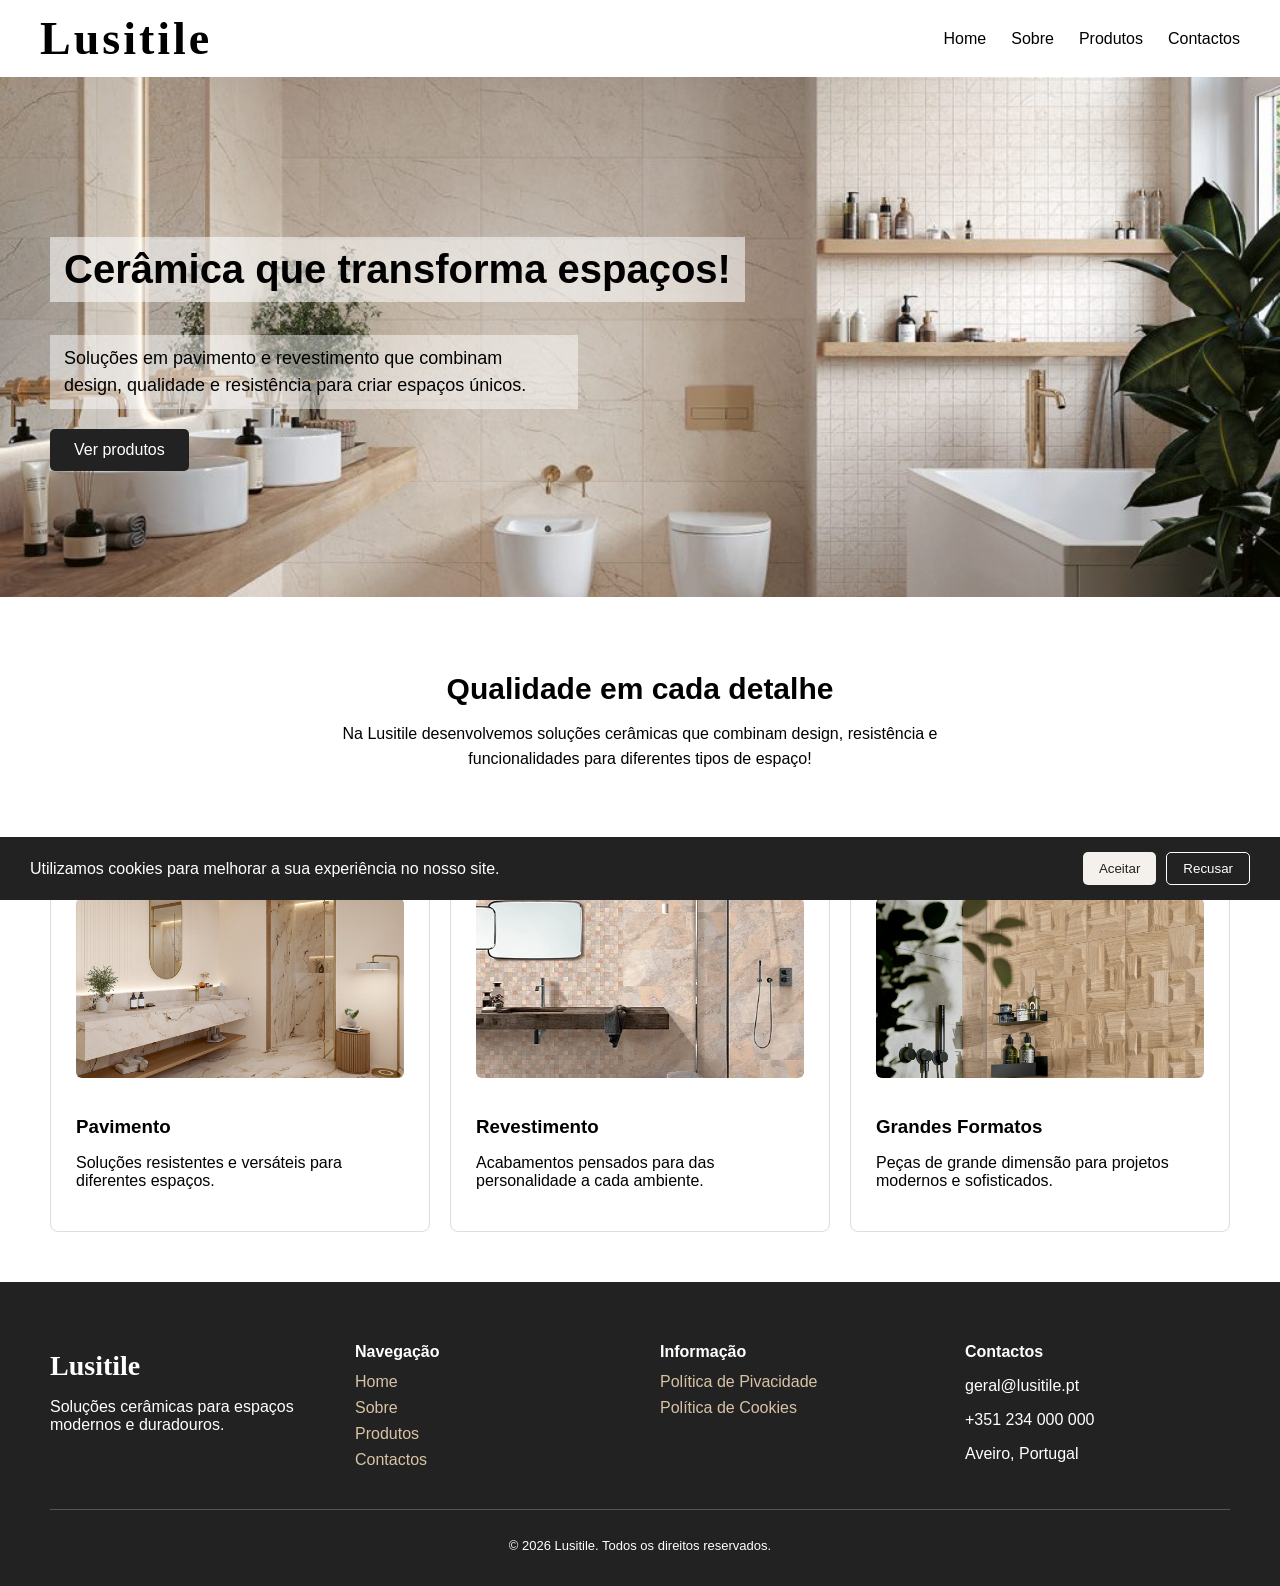
==== index.html @ e843d470 "Initial commit" ====
<!DOCTYPE html>
<html lang="pt">
<head>
    <meta charset="UTF-8">
    <meta name="viewport" content="width=device-width, initial-scale=1.0">
    <title>Lusitile | Cerâmica</title>
    <link rel="stylesheet" href="style.css">
</head>
<body>

<header>
    <h1>Lusitile</h1>
    <nav>   
        <ul>
            <li><a href="index.html">Home</a></li>
            <li><a href="sobre.html">Sobre</a></li>
            <li><a href="produtos.html">Produtos</a></li>
            <li><a href="contatos.html">Contactos</a></li>
        </ul>
    </nav>
</header>
<main>
    <section class="hero">
        <h2>Cerâmica que transforma espaços!</h2>
        <p>
            Soluções em pavimento e revestimento que combinam 
            design, qualidade e resistência para criar espaços únicos.
        </p>
        <a href="produtos.html">Ver produtos</a>
    </section>

    <section class="qualidade">
        <h2>Qualidade em cada detalhe</h2>
        <p>
            Na Lusitile desenvolvemos soluções cerâmicas que combinam design, 
            resistência e funcionalidades para diferentes tipos de espaço!
        </p>
    </section>

    <section class="categorias">
        <div class="categoria">
            <img src="imagens/pavimento.jpeg" alt="Pavimento Cerâmico">
            <h3>Pavimento</h3>
            <p>Soluções resistentes e versáteis para diferentes espaços.</p>
        </div>
        <div class="categoria">
            <img src="imagens/revestimento.webp" alt="Revestimento Cerâmico">
            <h3>Revestimento</h3>
            <p>Acabamentos pensados para das personalidade a cada ambiente.</p>
        </div>
        <div class="categoria">
            <img src="imagens/grandes formatos.jpg" alt="Grandes Formatos">
            <h3>Grandes Formatos</h3>
            <p>Peças de grande dimensão para projetos modernos e sofisticados.</p>
        </div>
    </section>
</main>

<footer class="footer">

    <div class="footer-conteudo">

        <div class="footer-coluna">

        <h3>Lusitile</h3>
        <p>Soluções cerâmicas para espaços modernos e duradouros.</p>
        </div>

        <div class="footer-coluna">
           <h4>Navegação</h4>
           <a href="index.html">Home</a>
           <a href="sobre.html">Sobre</a>
           <a href="produtos.html">Produtos</a>
           <a href="contatos.html">Contactos</a>
        </div>

        <div class="footer-coluna">
            <h4>Informação</h4>
            <a href="privacidade.html">Política de Pivacidade</a>
            <a href="cookies.html">Política de Cookies</a>
        </div>

        <div class="footer-coluna">
            <h4>Contactos</h4>
            <p>geral@lusitile.pt</p>
            <p>+351 234 000 000</p>
            <p>Aveiro, Portugal</p>
        </div>
    </div>

        <div class="footer-bottom">
            <p>© 2026 Lusitile. Todos os direitos reservados.</p>
        </div>
</footer>

<script src="script.js"></script>

<div class="cookies" id="cookies">
    <p>
        Utilizamos cookies para melhorar a sua experiência no nosso site.
    </p>

    <div class="cookies-botoes">
        <button id="aceitarCookies">Aceitar</button>
        <button id="recusarCookies">Recusar</button>
    </div>
</div>

</body>
</html>
---- style.css ----
body{
   margin: 0;
   font-family: Arial, Helvetica, sans-serif; 
}

header{
    display: flex;
    justify-content: space-between;
    align-items: center;
    padding: 20px 40px;
}

nav ul{
    display: flex;
    list-style: none;
    gap: 25px;
}

nav a{
    text-decoration: none;
    color: black;
}

.hero{
    background-image: url("imagens/hero.jpg");
    background-size: cover;
    background-position: center;
    min-height: 420px;
    display: flex;
    flex-direction: column;
    justify-content: center;
    align-items: flex-start;
    padding: 50px;
}

.hero p{
    font-size: 18px;
    max-width: 700px;
    margin-bottom: 25px;
}

.hero a{
    display: inline-block;
    text-decoration: none;
    background-color: #222;
    color: white;
    padding: 12px 24px;
    border-radius: 5px;
}

.qualidade{
    padding: 50px;
    text-align: center;
}

.qualidade h2{
    font-size: 30px;
    margin-bottom: 15px;
}

.qualidade p{
    max-width: 700px;
    margin: 0 auto;
    line-height: 1.6;
}

.categorias{
    display: flex;
    gap: 20px;
    padding: 50px;
    align-items: stretch;
}

.categoria{
    padding: 25px;
    border: 1px solid #ddd;
    flex: 1;
    border-radius: 8px;
    background-color: white;
}

.categoria h3{
    margin-bottom: 10px;
}

footer{
    padding: 40px 50px 20px;
    background-color: #222;
    color: white;
}

.footer-conteudo{
    display: flex;
    justify-content: space-between;
    gap: 40px;
    flex-wrap: wrap;
}

.footer-coluna{
    flex: 1;
    min-width: 180px;
}

.footer-coluna h3{
    font-family: Georgia, 'Times New Roman', Times, serif;
    font-size: 28px;
    margin-bottom: 15px;
}

.footer-coluna h4{
    margin-bottom: 12px;
}

.footer-coluna a{
    display: block;
    color: #d8c3a5;
    text-decoration: none;
    margin-bottom: 8px;
}

.footer-coluna a:hover{
    color: white;
}

.footer-bottom{
    border-top: 1px solid #555;
    margin-top: 30px;
    text-align: center;
    font-size: 13px;
    padding-top: 15px;
}

.hero a:hover{
    background-color: #555
}

nav a:hover{
    color: #777;
}

.categoria img{
    width: 100%;
    height: 180px;
    object-fit: cover;
    border-radius: 6px;
    margin-bottom: 15px;
}

.hero h2{
    background-color: rgba(255, 255, 255, 0.55);
    padding: 10px 14px;
    margin-bottom: 15px;
    font-size: 40px;
}
.hero p{
    background-color: rgba(255, 255, 255, 0.45);
    padding: 10px 14px;
    max-width: 500px;
    line-height: 1.5;
    margin-bottom: 20px;
}

.sobre img{
    width: 45%;
    max-width: 500px;
    border-radius: 10px;
    margin: 0;
}

.sobre{
    display: flex;
    align-items: center;
    gap: 40px;
    padding: 50px;
}

.sobre p{
    flex: 1;
    line-height: 1.6;
}

.sobre-texto{
    flex: 1;
}

.valores{
    display: flex;
    gap: 20px;
    padding: 40px 50px 60px;
}

.valor{
    flex: 1;
    padding: 30px;
    background-color: #f4f1ec;
    border-radius: 10px;
    text-align: center;
}

.valor h3{
    margin-bottom: 15px;
    font-size: 22px;
}

.valor p{
    line-height: 1.6;
}

.produtos-intro{
    text-align: center;
    padding: 50px;
}

.produtos-lista{
    display: flex;
    gap: 25px;
    padding: 40px 50px 60px;
}

.produto{
    flex: 1;
    padding: 20px;
    border: 1px solid #ddd;
    border-radius: 10px;
}

.produto img{
    width: 100%;
    height: 220px;
    object-fit: cover;
    border-radius: 8px;
    margin-bottom: 15px;
}

.produtos-lista{
    display: grid;
    grid-template-columns: repeat(3, 1fr);
    padding: 40px 50px 60px;
    justify-items: center;
    gap: 25px;
   
}

.produto-card{
    width: 100%;
    max-width: 300px;
    perspective: 1000px;
    height: 300px;
}

.produto-inner{
    position: relative;
    width: 100%;
    height: 100%;
    transition: transform 0.7s;
    transform-style: preserve-3d;
}

.produto-card:hover .produto-inner{
    transform: rotateY(180deg);
}

.produto-frente,
.produto-verso{
    position: absolute;
    width: 100%;
    height: 100%;
    backface-visibility: hidden;
    border-radius: 10px;
    overflow: hidden;
}

.produto-frente img{
    width: 100%;
    height: 100%;
    object-fit: cover;
}

.produto-verso{
    background-color: #f4f1ec;
    transform: rotateY(180deg);
    display: flex;
    flex-direction: column;
    justify-content: center;
    align-items: center;
    padding: 25px;
    text-align: center;
}

.produto-card{
    cursor: pointer;
}

.contactos-intro{
    text-align: center;
    padding: 10px 40px 15px;
}

.contactos-conteudo{
    display: flex;
    gap: 30px;
    padding: 10px 40px 20px;
    align-items: center;
}

.contactos-info{
    flex: 0 0 300px;
    padding: 25px;
    background-color: #f4f1ec;
    border-radius: 12px;
    min-height: 180px;
    display: flex;
    flex-direction: column;
    justify-content: center;
    align-self: center;
}

.contactos-form{
    flex: 1;
    display: flex;
    flex-direction: column;
    gap: 15px;
}

.contactos-form input
.contactos-form textarea{
    padding: 12px;
    border: 2px solid #999;
    border-radius: 6px;
    width: 100%;
    box-sizing: border-box;
    background-color: white;
 }   

.contactos-form textarea{
    min-height: 120px;
    resize: vertical;
}

.contactos-form button{
    padding: 12px 20px;
    background-color: #222;
    color: white;
    border: none;
    border-radius: 6px;
    cursor: pointer;
}

.contactos-info h3{
    font-size: 28px;
    margin-bottom: 25px;
    font-weight: 600;
    letter-spacing: 1px;
}

.contactos-info p{
    margin-bottom: 12px;
    line-height: 1.5;
}

header h1{
    font-size: 46px;
    font-family: Georgia, 'Times New Roman', Times, serif;
    font-weight: 600;
    letter-spacing: 3px;
}

header{
    padding: 12px 40px;
}

header h1{
    margin: 0;
}


header nav ul{
    margin: 0;
    padding: 0;
}
.contactos-intro{
    padding: 5px 40px 10px;
}

.contactos-intro h1{
    margin: 0 0 8px;
}

.contactos-intro p{
    margin: 0;
}

.contactos-conteudo{
    padding: 10px 40px 15px;
}

.cookies{
    position: fixed;
    bottom: 0;
    left: 0;
    width: 100%;
    background-color: #222;
    color: white;
    padding: 15px 30px;
    display: flex;
    justify-content: space-between;
    align-items: center;
    box-sizing: border-box;
    z-index: 1000;
}

.cookies p{
    margin: 0;
}

.cookies-botoes{
    display: flex;
    gap: 10px;
}

.cookies button{
    padding: 8px 16px;
    border: none;
    border-radius: 5px;
    cursor: pointer;
}

#aceitarCookies{
    background-color: #f4f1ec;
    color: #222;
}

#recusarCookies{
    background-color: transparent;
    color: white;
    border: 1px solid white;
}

@media (max-width: 700px){
    header{
        flex-direction: column;
        gap: 15px;
    }
    nav ul{
        flex-wrap: wrap;
        justify-content: center;
        gap: 15px;
    }
    .hero{
        padding: 30px 20px;
        min-height: 350px;
    }
    .hero h2{
        font-size: 30px;
    }
    .categorias,
    .valores,
    .contactos-conteudo,
    .sobre{
        flex-direction: column;
    }
    .sobre img{
        width: 100%;
        max-width: 100%;
    }
    .contactos-info{
        flex: none;
        width: 100%;
        box-sizing: border-box;
    }
    .cookies{
        flex-direction: column;
        gap: 15px;
        text-align: center;
    }

    .galeria-conteudo{
        width: 90%;
        max-height: 85vh;
        padding: 20px;
    }

    .galeria-imagens{
        flex-direction: column;
        align-items: center;
    }

    .galeria-item{
        width: 100%;
        max-width: 280px;
    }

    .galeria-imagens img{
        width: 100%;
        height: auto;
    }

    .galeria-conteudo h2{
        font-size: 26px;
    }

    .produtos-lista{
        grid-template-columns: 1fr;
        padding: 25px 20px;
    }

    .produto-card{
        width: 100%;
        max-width: 300px;
        height: 300px;
    }
}

.produto-frente img{
    width: 100%;
    height: 100%;
    object-fit: cover;
}

@media (max-width: 550px){
    .produtos-lista{
        flex-direction: column;
        align-items: center;
    }

    .produto-card{
        width: 90%;
        height: 280px;
        max-width: 360px;
        flex: none;
    }

    .produto-inner{
        width: 100%;
        height: 100%;
    }

    .produto-frente,
    .produto-verso{
        width: 100%;
        height: 100%;
    }

    .produto-frente img{
        width: 100%;
        height: 100%;
        object-fit: cover;
    }

    .produto-verso{
        padding: 20px;
        box-sizing: border-box;
    }

    .produto-verso h3{
        font-size: 20px;
    }

    .produto-verso p{
        font-size: 15px;
    }
}

.pagina-legal{
    max-width: 900px;
    margin: 0 auto;
    padding: 50px;
    line-height: 1.7;
}

.pagina-legal h1{
    text-align: center;
    margin-bottom: 35px;
}

.pagina-legal h2{
    margin-top: 30px;
    margin-bottom: 10px;
}

.ver-galeria{
    margin-top: 15px;
    padding: 10px 18px;
    border: none;
    border-radius: 6px;
    background-color: #222;
    color: white;
    cursor: pointer;
}

.ver-galeria:hover{
    background-color: #555;
}

.galeria-modal{
    display: none;
    position: fixed;
    top: 0;
    left: 0;
    width: 100%;
    height: 100%;
    background-color: rgba(0, 0, 0, 0.7);
    justify-content: center;
    z-index: 1000;
}

.galeria-conteudo{
    background-color: white;
    padding: 25px;
    border-radius: 12px;
    max-width: 800px;
    width: 90%;
    max-height: 90vh;
    overflow-y: auto;
    position: relative;
    text-align: center;
}

.galeria-imagens{
    display: flex;
    gap: 20px;
    justify-content: center;
    flex-wrap: wrap;
}

.galeria-imagens img{
    width: 220px;
    height: 220px;
    object-fit: cover;
    border-radius: 10px;
}

.fechar-galeria{
    position: absolute;
    top: 10px;
    right: 15px;
    border: none;
    background: none;
    font-size: 30px;
    cursor: pointer;
}

.galeria-item{
    text-align: center;
    width: 220px;
    color: #222;
}

.galeria-item p{
    margin: 0;
    line-height: 1.4;
    color: #444;
}

.galeria-item h3{
    margin: 10px 0 5px;
    color: #222;
}
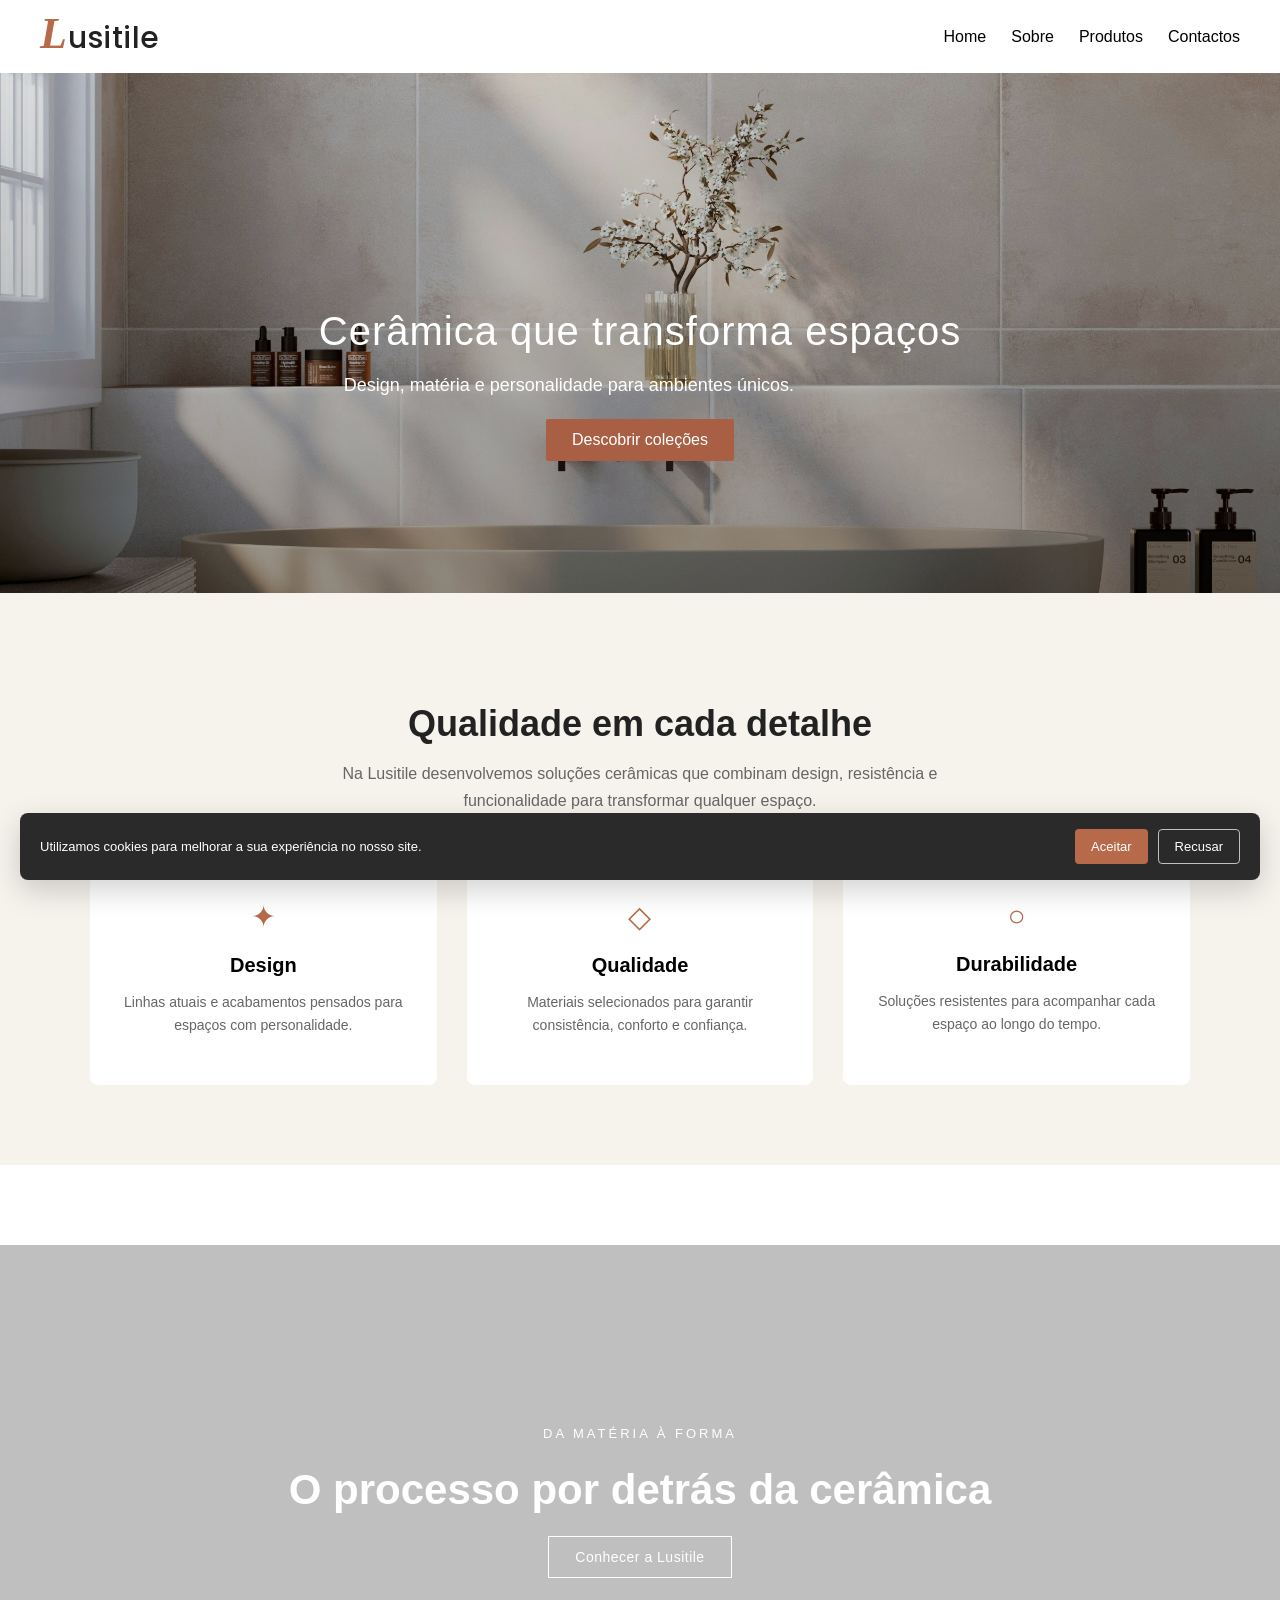
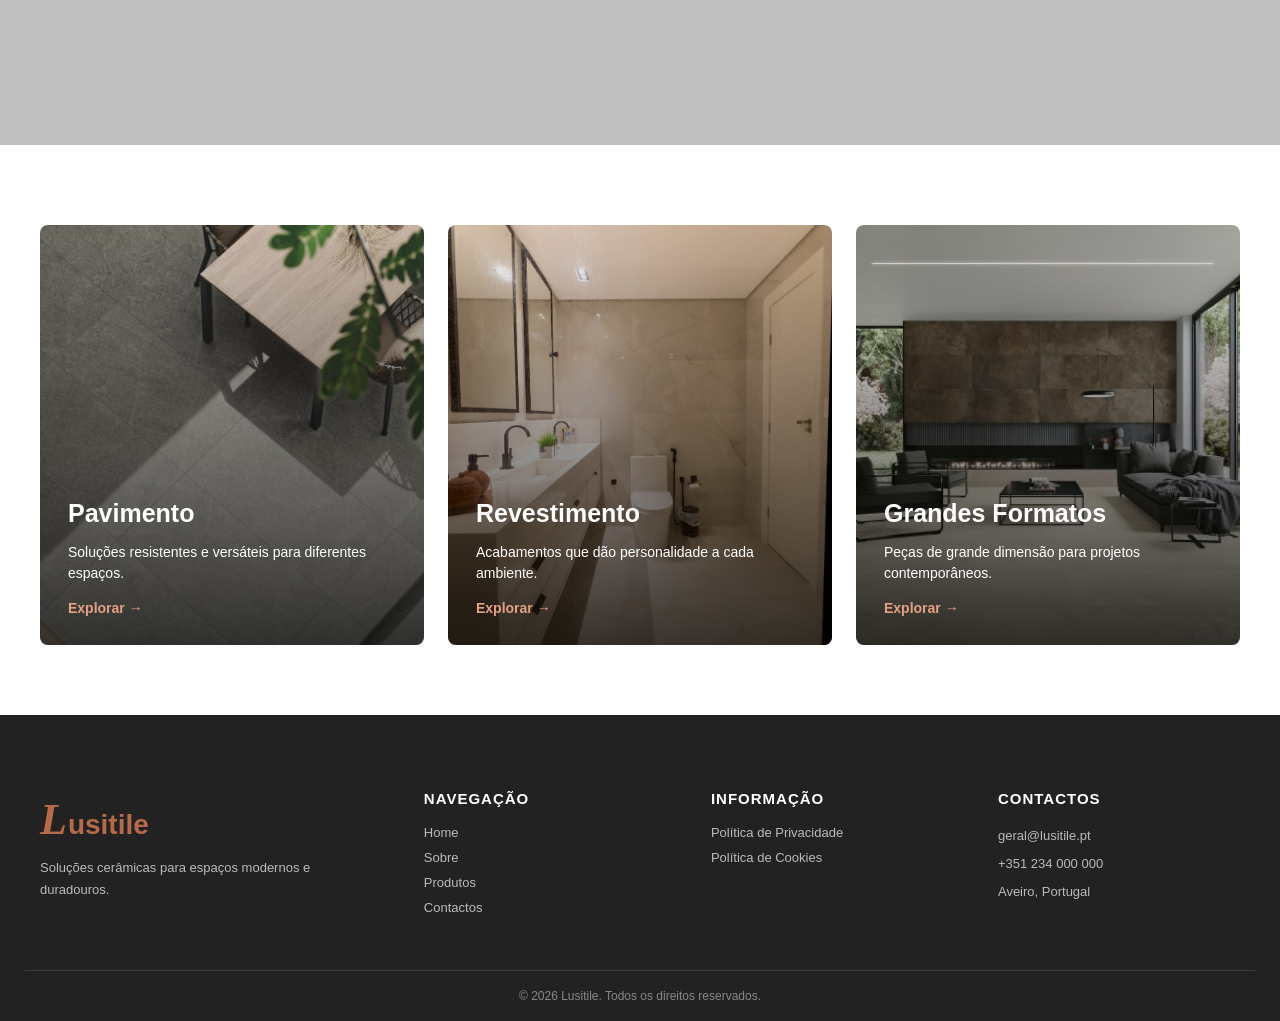
==== commit 08d23435: "Atualização visual do site Lusitile" ====
--- a/index.html
+++ b/index.html
@@ -9,7 +9,10 @@
 <body>
 
 <header>
-    <h1>Lusitile</h1>
+   <a href="index.html" class="logo-texto">
+  <span class="logo-l">L</span>usitile
+</a>
+</a>
     <nav>   
         <ul>
             <li><a href="index.html">Home</a></li>
@@ -21,39 +24,125 @@
 </header>
 <main>
     <section class="hero">
-        <h2>Cerâmica que transforma espaços!</h2>
-        <p>
-            Soluções em pavimento e revestimento que combinam 
-            design, qualidade e resistência para criar espaços únicos.
-        </p>
-        <a href="produtos.html">Ver produtos</a>
-    </section>
+    <div class="hero-slide ativo">
+        <img src="imagens/hero2.jpg" alt="Casa de banho moderna com revestimento cerâmico">
+    </div>
+
+    <div class="hero-slide">
+        <img src="imagens/hero.jpg" alt="Espaço tradicional com pavimento terracota">
+    </div>
+
+    <div class="hero-slide">
+        <img src="imagens/hero1.jpg" alt="Espaço exterior com pavimento cerâmico">
+    </div>
+
+    <div class="hero-conteudo">
+        <h2>Cerâmica que transforma espaços</h2>
+        <p>Design, matéria e personalidade para ambientes únicos.</p>
+        <a href="produtos.html">Descobrir coleções</a>
+    </div>
+</section>
+
+
+
+<script>
+  const slides = document.querySelectorAll(".hero-slide");
+  let slideAtual = 0;
+
+  setInterval(() => {
+    slides[slideAtual].classList.remove("ativo");
+    slideAtual = (slideAtual + 1) % slides.length;
+    slides[slideAtual].classList.add("ativo");
+  }, 3000);
+</script>
+
+
+
+
+
+
 
     <section class="qualidade">
-        <h2>Qualidade em cada detalhe</h2>
-        <p>
-            Na Lusitile desenvolvemos soluções cerâmicas que combinam design, 
-            resistência e funcionalidades para diferentes tipos de espaço!
-        </p>
-    </section>
+  <div class="qualidade-conteudo">
+
+    <h2>Qualidade em cada detalhe</h2>
+
+    <p class="qualidade-intro">
+      Na Lusitile desenvolvemos soluções cerâmicas que combinam design,
+      resistência e funcionalidade para transformar qualquer espaço.
+    </p>
+
+    <div class="qualidade-itens">
+
+      <div class="qualidade-item">
+        <div class="qualidade-icone">✦</div>
+        <h3>Design</h3>
+        <p>Linhas atuais e acabamentos pensados para espaços com personalidade.</p>
+      </div>
+
+      <div class="qualidade-item">
+        <div class="qualidade-icone">◇</div>
+        <h3>Qualidade</h3>
+        <p>Materiais selecionados para garantir consistência, conforto e confiança.</p>
+      </div>
+
+      <div class="qualidade-item">
+        <div class="qualidade-icone">○</div>
+        <h3>Durabilidade</h3>
+        <p>Soluções resistentes para acompanhar cada espaço ao longo do tempo.</p>
+      </div>
+
+    </div>
+
+  </div>
+</section>
+
+
+<section class="processo">
+  <video autoplay muted loop playsinline>
+    <source src="imagens/videos/processo.mp4" type="video/mp4">
+  </video>
+
+  <div class="processo-overlay">
+    <p>Da matéria à forma</p>
+    <h2>O processo por detrás da cerâmica</h2>
+    <a href="sobre.html">Conhecer a Lusitile</a>
+  </div>
+</section>
 
     <section class="categorias">
-        <div class="categoria">
-            <img src="imagens/pavimento.jpeg" alt="Pavimento Cerâmico">
-            <h3>Pavimento</h3>
-            <p>Soluções resistentes e versáteis para diferentes espaços.</p>
-        </div>
-        <div class="categoria">
-            <img src="imagens/revestimento.webp" alt="Revestimento Cerâmico">
-            <h3>Revestimento</h3>
-            <p>Acabamentos pensados para das personalidade a cada ambiente.</p>
-        </div>
-        <div class="categoria">
-            <img src="imagens/grandes formatos.jpg" alt="Grandes Formatos">
-            <h3>Grandes Formatos</h3>
-            <p>Peças de grande dimensão para projetos modernos e sofisticados.</p>
-        </div>
-    </section>
+
+  <a href="produtos.html#pavimento" class="categoria-card">
+    <img src="imagens/pavimento-capa.jpg" alt="Pavimento cerâmico">
+
+    <div class="categoria-overlay">
+      <h3>Pavimento</h3>
+      <p>Soluções resistentes e versáteis para diferentes espaços.</p>
+      <span>Explorar →</span>
+    </div>
+  </a>
+
+  <a href="produtos.html#revestimento" class="categoria-card">
+    <img src="imagens/revestimento-capa.jpg" alt="Revestimento cerâmico">
+
+    <div class="categoria-overlay">
+      <h3>Revestimento</h3>
+      <p>Acabamentos que dão personalidade a cada ambiente.</p>
+      <span>Explorar →</span>
+    </div>
+  </a>
+
+  <a href="produtos.html#grandes-formatos" class="categoria-card">
+    <img src="imagens/grandesFormatos-capa.jpg" alt="Cerâmica de grandes formatos">
+
+    <div class="categoria-overlay">
+      <h3>Grandes Formatos</h3>
+      <p>Peças de grande dimensão para projetos contemporâneos.</p>
+      <span>Explorar →</span>
+    </div>
+  </a>
+
+</section>
 </main>
 
 <footer class="footer">
@@ -62,7 +151,7 @@
 
         <div class="footer-coluna">
 
-        <h3>Lusitile</h3>
+        <h3><span class="logo-l">L</span>usitile</h3>
         <p>Soluções cerâmicas para espaços modernos e duradouros.</p>
         </div>
 
@@ -76,7 +165,7 @@
 
         <div class="footer-coluna">
             <h4>Informação</h4>
-            <a href="privacidade.html">Política de Pivacidade</a>
+            <a href="privacidade.html">Política de Privacidade</a>
             <a href="cookies.html">Política de Cookies</a>
         </div>
 
@@ -93,7 +182,6 @@
         </div>
 </footer>
 
-<script src="script.js"></script>
 
 <div class="cookies" id="cookies">
     <p>
@@ -106,5 +194,6 @@
     </div>
 </div>
 
+<script src="script.js"></script>
 </body>
 </html>
--- a/style.css
+++ b/style.css
@@ -1,3 +1,6 @@
+@import url('https://fonts.googleapis.com/css2?family=Poppins:wght@400;500;600&display=swap');
+@import url('https://fonts.googleapis.com/css2?family=Poppins:wght@400;500;600&family=Cormorant+Garamond:wght@500;600&display=swap');
+
 body{
    margin: 0;
    font-family: Arial, Helvetica, sans-serif; 
@@ -8,6 +11,10 @@
     justify-content: space-between;
     align-items: center;
     padding: 20px 40px;
+    position: sticky;
+    top: 0;
+    z-index: 1000;
+    background: white;
 }
 
 nav ul{
@@ -21,115 +28,324 @@
     color: black;
 }
 
-.hero{
-    background-image: url("imagens/hero.jpg");
-    background-size: cover;
-    background-position: center;
-    min-height: 420px;
-    display: flex;
-    flex-direction: column;
-    justify-content: center;
-    align-items: flex-start;
-    padding: 50px;
-}
-
-.hero p{
-    font-size: 18px;
-    max-width: 700px;
-    margin-bottom: 25px;
-}
-
-.hero a{
-    display: inline-block;
-    text-decoration: none;
-    background-color: #222;
-    color: white;
-    padding: 12px 24px;
-    border-radius: 5px;
-}
-
-.qualidade{
-    padding: 50px;
-    text-align: center;
-}
-
-.qualidade h2{
-    font-size: 30px;
-    margin-bottom: 15px;
-}
-
-.qualidade p{
-    max-width: 700px;
-    margin: 0 auto;
-    line-height: 1.6;
-}
-
-.categorias{
-    display: flex;
-    gap: 20px;
-    padding: 50px;
-    align-items: stretch;
-}
-
-.categoria{
-    padding: 25px;
-    border: 1px solid #ddd;
-    flex: 1;
-    border-radius: 8px;
-    background-color: white;
-}
-
-.categoria h3{
-    margin-bottom: 10px;
-}
-
-footer{
-    padding: 40px 50px 20px;
-    background-color: #222;
-    color: white;
-}
-
-.footer-conteudo{
-    display: flex;
-    justify-content: space-between;
-    gap: 40px;
-    flex-wrap: wrap;
-}
-
-.footer-coluna{
-    flex: 1;
-    min-width: 180px;
-}
-
-.footer-coluna h3{
-    font-family: Georgia, 'Times New Roman', Times, serif;
-    font-size: 28px;
-    margin-bottom: 15px;
-}
-
-.footer-coluna h4{
-    margin-bottom: 12px;
-}
-
-.footer-coluna a{
-    display: block;
-    color: #d8c3a5;
-    text-decoration: none;
-    margin-bottom: 8px;
-}
-
-.footer-coluna a:hover{
-    color: white;
-}
-
-.footer-bottom{
-    border-top: 1px solid #555;
-    margin-top: 30px;
-    text-align: center;
-    font-size: 13px;
-    padding-top: 15px;
-}
-
+nav a {
+  transition: transform 0.3s ease, color 0.3s ease;
+}
+
+nav a:hover {
+  transform: scale(1.08);
+  color: #b66a4a;
+}
+
+.hero {
+  position: relative;
+  min-height: 520px;
+  overflow: hidden;
+  display: flex;
+  justify-content: center;
+  align-items: center;
+}
+
+.hero-slide {
+  position: absolute;
+  inset: 0;
+  opacity: 0;
+  transition: opacity 1s ease;
+}
+
+.hero-slide.ativo {
+  opacity: 1;
+}
+
+.hero-slide img {
+  width: 100%;
+  height: 100%;
+  object-fit: cover;
+}
+
+.hero::after {
+  content: "";
+  position: absolute;
+  inset: 0;
+  background: linear-gradient(
+    to bottom,
+    rgba(0, 0, 0, 0.10),
+    rgba(0, 0, 0, 0.35)
+  );
+}
+
+.hero-conteudo {
+  position: relative;
+  z-index: 2;
+  text-align: center;
+  color: white;
+  max-width: 760px;
+  padding: 30px;
+  transform: translateY(35px);
+}
+
+.hero-conteudo h2 {
+  font-size: 52px;
+  font-weight: 500;
+  letter-spacing: 1px;
+  margin-bottom: 14px;
+}
+
+.hero-conteudo p {
+  font-size: 18px;
+  font-weight: 300;
+  line-height: 1.6;
+  margin-bottom: 26px;
+}
+
+.hero-conteudo a {
+  display: inline-block;
+  padding: 12px 26px;
+  background-color: #a85f43;
+  color: white;
+  text-decoration: none;
+  border-radius: 2px;
+  transition: transform 0.3s ease, background-color 0.3s ease;
+}
+
+.hero-conteudo a:hover {
+  transform: scale(1.05);
+  background-color: #96543b;
+}
+
+.qualidade {
+  padding: 80px 20px;
+  background-color: #f6f2ec;
+}
+
+.qualidade-conteudo {
+  max-width: 1100px;
+  margin: 0 auto;
+  text-align: center;
+}
+
+.qualidade h2 {
+  font-size: 36px;
+  margin-bottom: 15px;
+  color: #222;
+}
+
+.qualidade-intro {
+  max-width: 700px;
+  margin: 0 auto 50px;
+  line-height: 1.7;
+  color: #666;
+}
+
+.qualidade-itens {
+  display: grid;
+  grid-template-columns: repeat(3, 1fr);
+  gap: 30px;
+}
+
+.qualidade-item {
+  background: white;
+  padding: 35px 25px;
+  border-radius: 8px;
+  transition: transform 0.3s ease, box-shadow 0.3s ease;
+}
+
+.qualidade-item:hover {
+  transform: translateY(-8px);
+  box-shadow: 0 12px 30px rgba(0, 0, 0, 0.08);
+}
+
+.qualidade-icone {
+  font-size: 30px;
+  color: #b66a4a;
+  margin-bottom: 15px;
+}
+
+.qualidade-item h3 {
+  margin-bottom: 10px;
+  font-size: 20px;
+}
+
+.qualidade-item p {
+  font-size: 14px;
+  line-height: 1.6;
+  color: #666;
+}
+
+.categorias {
+  display: grid;
+  grid-template-columns: repeat(3, 1fr);
+  gap: 24px;
+  max-width: 1200px;
+  margin: 60px auto;
+  padding: 0 25px;
+}
+
+.categoria-card {
+  position: relative;
+  height: 380px;
+  overflow: hidden;
+  border-radius: 8px;
+  text-decoration: none;
+  color: white;
+}
+
+.categoria-card img {
+  width: 100%;
+  height: 100%;
+  object-fit: cover;
+  transition: transform 0.6s ease;
+}
+
+.categoria-card::after {
+  content: "";
+  position: absolute;
+  inset: 0;
+  background: linear-gradient(
+    to top,
+    rgba(0, 0, 0, 0.75),
+    rgba(0, 0, 0, 0.05)
+  );
+}
+
+.categoria-overlay {
+  position: absolute;
+  bottom: 0;
+  left: 0;
+  right: 0;
+  z-index: 2;
+  padding: 28px;
+}
+
+.categoria-overlay h3 {
+  font-size: 25px;
+  margin-bottom: 8px;
+}
+
+.categoria-overlay p {
+  font-size: 14px;
+  line-height: 1.5;
+  margin-bottom: 15px;
+  color: white;
+}
+
+.categoria-overlay span {
+  font-size: 14px;
+  font-weight: 600;
+  color: #e3a083;
+}
+
+.categoria-card:hover img {
+  transform: scale(1.08);
+}
+
+.categoria-card:hover {
+  transform: translateY(-5px);
+}
+
+.categoria-card {
+  transition: transform 0.3s ease;
+}
+
+@media (max-width: 700px) {
+  .categorias {
+    grid-template-columns: 1fr;
+  }
+
+  .categoria-card {
+    height: 330px;
+  }
+}
+.footer {
+  background: #222;
+  color: white;
+  padding: 55px 25px 0;
+  margin-top: 70px;
+}
+
+.footer-conteudo {
+  max-width: 1200px;
+  margin: 0 auto;
+
+  display: grid;
+  grid-template-columns: 1.4fr 1fr 1fr 1fr;
+  gap: 45px;
+
+  padding-bottom: 45px;
+}
+
+.footer-coluna h3 {
+  font-size: 28px;
+  margin-bottom: 15px;
+  color: #b66a4a;
+}
+
+.footer-coluna h4 {
+  font-size: 15px;
+  margin-bottom: 18px;
+  color: white;
+  text-transform: uppercase;
+  letter-spacing: 1px;
+}
+
+.footer-coluna p {
+  font-size: 13px;
+  line-height: 1.7;
+  color: #bbb;
+  margin: 6px 0;
+}
+
+.footer-coluna a {
+  display: block;
+
+  color: #bbb;
+  text-decoration: none;
+
+  font-size: 13px;
+  margin-bottom: 10px;
+
+  transition: color 0.3s ease,
+              transform 0.3s ease;
+}
+
+.footer-coluna a:hover {
+  color: #b66a4a;
+  transform: translateX(4px);
+}
+
+.footer-bottom {
+  border-top: 1px solid rgba(255, 255, 255, 0.12);
+
+  text-align: center;
+  padding: 18px 0;
+}
+
+.footer-bottom p {
+  margin: 0;
+  font-size: 12px;
+  color: #888;
+}
+
+@media (max-width: 800px) {
+
+  .footer-conteudo {
+    grid-template-columns: repeat(2, 1fr);
+    gap: 35px;
+  }
+
+}
+
+@media (max-width: 550px) {
+
+  .footer-conteudo {
+    grid-template-columns: 1fr;
+  }
+
+  .footer {
+    padding-top: 40px;
+  }
+
+}
 .hero a:hover{
     background-color: #555
 }
@@ -160,28 +376,56 @@
     margin-bottom: 20px;
 }
 
-.sobre img{
-    width: 45%;
-    max-width: 500px;
-    border-radius: 10px;
-    margin: 0;
-}
-
-.sobre{
-    display: flex;
-    align-items: center;
-    gap: 40px;
-    padding: 50px;
-}
-
-.sobre p{
-    flex: 1;
-    line-height: 1.6;
-}
-
-.sobre-texto{
-    flex: 1;
-}
+.sobre-intro {
+  max-width: 1200px;
+  margin: 70px auto;
+  padding: 0 30px;
+
+  display: grid;
+  grid-template-columns: 1fr 1fr;
+  gap: 60px;
+  align-items: center;
+}
+
+.sobre-texto {
+  width: 100%;
+  max-width: none;
+}
+
+.sobre-texto h1,
+.sobre-texto h2 {
+  font-size: 40px;
+  margin-bottom: 22px;
+}
+
+.sobre-texto p {
+  font-size: 17px;
+  line-height: 1.8;
+  color: #555;
+}
+
+.sobre-media {
+  width: 100%;
+}
+
+.sobre-media video {
+  width: 100%;
+  height: 360px;
+  object-fit: cover;
+  border-radius: 6px;
+  display: block;
+}
+
+@media (max-width: 800px) {
+  .sobre-intro {
+    grid-template-columns: 1fr;
+  }
+
+  .sobre-media video {
+    height: 360px;
+  }
+}
+
 
 .valores{
     display: flex;
@@ -291,71 +535,98 @@
     cursor: pointer;
 }
 
-.contactos-intro{
-    text-align: center;
-    padding: 10px 40px 15px;
-}
-
-.contactos-conteudo{
-    display: flex;
-    gap: 30px;
-    padding: 10px 40px 20px;
-    align-items: center;
-}
-
-.contactos-info{
-    flex: 0 0 300px;
-    padding: 25px;
-    background-color: #f4f1ec;
-    border-radius: 12px;
-    min-height: 180px;
-    display: flex;
-    flex-direction: column;
-    justify-content: center;
-    align-self: center;
-}
-
-.contactos-form{
-    flex: 1;
-    display: flex;
-    flex-direction: column;
-    gap: 15px;
-}
-
-.contactos-form input
-.contactos-form textarea{
-    padding: 12px;
-    border: 2px solid #999;
-    border-radius: 6px;
-    width: 100%;
-    box-sizing: border-box;
-    background-color: white;
- }   
-
-.contactos-form textarea{
-    min-height: 120px;
-    resize: vertical;
-}
-
-.contactos-form button{
-    padding: 12px 20px;
-    background-color: #222;
-    color: white;
-    border: none;
-    border-radius: 6px;
-    cursor: pointer;
-}
-
-.contactos-info h3{
-    font-size: 28px;
-    margin-bottom: 25px;
-    font-weight: 600;
-    letter-spacing: 1px;
-}
-
-.contactos-info p{
-    margin-bottom: 12px;
-    line-height: 1.5;
+.contactos {
+  max-width: 1100px;
+  margin: 0 auto;
+  padding: 50px 30px;
+}
+
+.contactos-intro {
+  text-align: center;
+  max-width: 600px;
+  margin: 0 auto 35px;
+}
+
+.contactos-intro span,
+.contactos-info > span {
+  font-size: 11px;
+  letter-spacing: 2px;
+  color: #b66a4a;
+}
+
+.contactos-intro h1 {
+  font-size: 38px;
+  margin: 8px 0 10px;
+}
+
+.contactos-intro p {
+  font-size: 14px;
+  line-height: 1.6;
+  color: #666;
+}
+
+.contactos-conteudo {
+  display: grid;
+  grid-template-columns: 1.2fr 0.8fr;
+  gap: 50px;
+}
+
+.campo {
+  margin-bottom: 14px;
+}
+
+.campo label {
+  display: block;
+  margin-bottom: 5px;
+  font-size: 13px;
+}
+
+.campo input {
+  width: 100%;
+  padding: 9px 12px;
+  border: 1px solid #ddd;
+  background: #fafafa;
+}
+
+.campo textarea {
+  width: 100%;
+  padding: 10px 12px;
+  min-height: 110px;
+  border: 1px solid #ddd;
+  background: #fafafa;
+  resize: vertical;
+}
+
+.contacto-form button {
+  background: #b66a4a;
+  color: white;
+  border: none;
+  padding: 11px 22px;
+  font-size: 14px;
+  cursor: pointer;
+}
+
+.contactos-info h2 {
+  font-size: 26px;
+  margin: 8px 0 20px;
+}
+
+.contacto-info-item {
+  padding: 12px 0;
+  border-bottom: 1px solid #ddd;
+}
+
+@media (max-width: 750px) {
+
+  .contactos-conteudo {
+    grid-template-columns: 1fr;
+    gap: 50px;
+  }
+
+  .contactos-intro h1 {
+    font-size: 38px;
+  }
+
 }
 
 header h1{
@@ -367,6 +638,10 @@
 
 header{
     padding: 12px 40px;
+    position: sticky;
+    top: 0;
+    z-index: 1000;
+    background: white;
 }
 
 header h1{
@@ -378,64 +653,71 @@
     margin: 0;
     padding: 0;
 }
-.contactos-intro{
-    padding: 5px 40px 10px;
-}
-
-.contactos-intro h1{
-    margin: 0 0 8px;
-}
-
-.contactos-intro p{
-    margin: 0;
-}
-
-.contactos-conteudo{
-    padding: 10px 40px 15px;
-}
-
-.cookies{
-    position: fixed;
-    bottom: 0;
-    left: 0;
-    width: 100%;
-    background-color: #222;
-    color: white;
-    padding: 15px 30px;
-    display: flex;
-    justify-content: space-between;
-    align-items: center;
-    box-sizing: border-box;
-    z-index: 1000;
-}
-
-.cookies p{
-    margin: 0;
-}
-
-.cookies-botoes{
-    display: flex;
-    gap: 10px;
-}
-
-.cookies button{
-    padding: 8px 16px;
-    border: none;
-    border-radius: 5px;
-    cursor: pointer;
-}
-
-#aceitarCookies{
-    background-color: #f4f1ec;
-    color: #222;
-}
-
-#recusarCookies{
-    background-color: transparent;
-    color: white;
-    border: 1px solid white;
-}
-
+
+.cookies {
+  position: fixed;
+  left: 20px;
+  right: 20px;
+  bottom: 20px;
+
+  z-index: 3000;
+
+  display: flex;
+  justify-content: space-between;
+  align-items: center;
+  gap: 20px;
+
+  background: rgba(34, 34, 34, 0.96);
+  color: white;
+
+  padding: 16px 20px;
+  border-radius: 8px;
+
+  box-shadow: 0 10px 30px rgba(0, 0, 0, 0.18);
+}
+
+.cookies p {
+  margin: 0;
+  font-size: 13px;
+  line-height: 1.5;
+}
+
+.cookies-botoes {
+  display: flex;
+  gap: 10px;
+  flex-shrink: 0;
+}
+
+.cookies button {
+  padding: 9px 16px;
+  border: none;
+  border-radius: 4px;
+
+  font-size: 13px;
+  cursor: pointer;
+
+  transition: all 0.3s ease;
+}
+
+#aceitarCookies {
+  background: #b66a4a;
+  color: white;
+}
+
+#aceitarCookies:hover {
+  background: #96543b;
+}
+
+#recusarCookies {
+  background: transparent;
+  color: white;
+  border: 1px solid rgba(255, 255, 255, 0.7);
+}
+
+#recusarCookies:hover {
+  background: white;
+  color: #222;
+}
 @media (max-width: 700px){
     header{
         flex-direction: column;
@@ -468,11 +750,23 @@
         width: 100%;
         box-sizing: border-box;
     }
-    .cookies{
-        flex-direction: column;
-        gap: 15px;
-        text-align: center;
-    }
+
+    .cookies {
+    left: 12px;
+    right: 12px;
+    bottom: 12px;
+
+    flex-direction: column;
+    align-items: stretch;
+  }
+
+  .cookies-botoes {
+    width: 100%;
+  }
+
+  .cookies button {
+    flex: 1;
+  }
 
     .galeria-conteudo{
         width: 90%;
@@ -509,12 +803,16 @@
         max-width: 300px;
         height: 300px;
     }
+
+    .qualidade-itens {
+    grid-template-columns: 1fr;
 }
 
 .produto-frente img{
     width: 100%;
     height: 100%;
     object-fit: cover;
+}
 }
 
 @media (max-width: 550px){
@@ -592,67 +890,995 @@
     background-color: #555;
 }
 
-.galeria-modal{
-    display: none;
-    position: fixed;
-    top: 0;
-    left: 0;
-    width: 100%;
-    height: 100%;
-    background-color: rgba(0, 0, 0, 0.7);
-    justify-content: center;
-    z-index: 1000;
-}
-
-.galeria-conteudo{
-    background-color: white;
-    padding: 25px;
-    border-radius: 12px;
-    max-width: 800px;
-    width: 90%;
-    max-height: 90vh;
-    overflow-y: auto;
-    position: relative;
-    text-align: center;
-}
-
-.galeria-imagens{
-    display: flex;
-    gap: 20px;
-    justify-content: center;
-    flex-wrap: wrap;
-}
-
-.galeria-imagens img{
-    width: 220px;
-    height: 220px;
-    object-fit: cover;
-    border-radius: 10px;
-}
-
-.fechar-galeria{
-    position: absolute;
-    top: 10px;
-    right: 15px;
-    border: none;
-    background: none;
+.galeria-modal {
+  display: none;
+  position: fixed;
+  inset: 0;
+  z-index: 2000;
+  background: rgba(20, 20, 20, 0.88);
+  justify-content: center;
+  align-items: center;
+  padding: 30px;
+}
+
+.galeria-conteudo {
+  position: relative;
+  width: 92%;
+  max-width: 1050px;
+  max-height: 88vh;
+  overflow-y: auto;
+  background: #f6f2ec;
+  padding: 45px;
+  border-radius: 4px;
+}
+
+.galeria-conteudo h2 {
+  font-size: 32px;
+  font-weight: 500;
+  margin: 0 0 30px;
+  color: #222;
+}
+
+.fechar-galeria {
+  position: absolute;
+  top: 15px;
+  right: 20px;
+  background: transparent;
+  border: none;
+  font-size: 30px;
+  color: #222;
+  cursor: pointer;
+}
+
+.galeria-grid {
+  display: grid;
+  grid-template-columns: repeat(2, 1fr);
+  gap: 18px;
+}
+
+.galeria-grid {
+  display: grid;
+  grid-template-columns: repeat(3, 1fr);
+  gap: 25px;
+}
+
+.catalogo-item {
+  background: white;
+  overflow: hidden;
+  transition: transform 0.3s ease;
+}
+
+.catalogo-item:hover {
+  transform: translateY(-5px);
+}
+
+.catalogo-item img {
+  width: 100%;
+  height: 280px;
+  object-fit: cover;
+  display: block;
+  transition: transform 0.4s ease;
+}
+
+.catalogo-item:hover img {
+  transform: scale(1.04);
+}
+
+.catalogo-info {
+  padding: 16px 5px 5px;
+}
+
+.catalogo-info h3 {
+  font-size: 18px;
+  margin: 0 0 5px;
+  color: #222;
+}
+
+.catalogo-info p {
+  font-size: 13px;
+  color: #777;
+  margin: 0;
+}
+
+
+.galeria-grid img:hover {
+  transform: scale(1.02);
+}
+
+.galeria-grid img:only-child {
+  grid-column: 1 / -1;
+  height: 500px;
+}
+
+@media (max-width: 700px) {
+  .galeria-conteudo {
+    width: 95%;
+    padding: 35px 20px 20px;
+  }
+}
+
+@media (max-width: 900px) {
+  .galeria-grid {
+    grid-template-columns: repeat(2, 1fr);
+  }
+}
+
+@media (max-width: 600px) {
+  .galeria-grid {
+    grid-template-columns: 1fr;
+  }
+
+  .catalogo-item img {
+    height: 300px;
+  }
+}
+
+.galeria-conteudo {
+  width: 94%;
+  max-width: 1200px;
+  max-height: 88vh;
+  overflow-y: auto;
+  background: #f6f2ec;
+  padding: 45px;
+}
+
+.hero-conteudo h2,
+.hero-conteudo p {
+  background: none !important;
+  background-color: transparent !important;
+  box-shadow: none !important;
+  padding: 0 !important;
+}
+
+.logo-texto {
+  font-family: "Poppins", sans-serif;
+  font-size: 30px;
+  font-weight: 500;
+  color: #222;
+  text-decoration: none;
+  letter-spacing: 0.5px;
+}
+
+.logo-l {
+  font-family: "Great Vibes", cursive;
+font-style: normal;
+  font-style: italic;
+  font-size: 44px;
+  font-style: italic;
+  font-weight: 600;
+  color: #b66a4a;
+  margin-right: 1px;
+  line-height: 1;
+}
+
+.hero-conteudo h2,
+.hero-conteudo p {
+  background: transparent !important;
+  background-color: transparent !important;
+  box-shadow: none !important;
+  padding: 0 !important;
+}
+
+.processo {
+  position: relative;
+  height: 500px;
+  overflow: hidden;
+  margin: 80px 0;
+}
+
+.processo video {
+  width: 100%;
+  height: 100%;
+  object-fit: cover;
+}
+
+.processo::after {
+  content: "";
+  position: absolute;
+  inset: 0;
+  background: rgba(0, 0, 0, 0.25);
+}
+
+.processo-overlay {
+  position: absolute;
+  inset: 0;
+  z-index: 2;
+  display: flex;
+  flex-direction: column;
+  justify-content: center;
+  align-items: center;
+  text-align: center;
+  color: white;
+  padding: 30px;
+}
+
+.processo-overlay p {
+  text-transform: uppercase;
+  letter-spacing: 3px;
+  font-size: 13px;
+}
+
+.processo-overlay h2 {
+  font-size: 42px;
+  margin: 12px 0 22px;
+}
+
+.processo-overlay a {
+  color: white;
+  text-decoration: none;
+  border: 1px solid white;
+  padding: 12px 26px;
+  font-size: 14px;
+  letter-spacing: 0.5px;
+  transition: all 0.3s ease;
+}
+
+.processo-overlay a:hover {
+  background: white;
+  color: #222;
+  transform: scale(1.05);
+}
+
+.categoria-card {
+  position: relative;
+  height: 420px;
+  overflow: hidden;
+  border-radius: 8px;
+  text-decoration: none;
+  color: white;
+  transition: transform 0.35s ease;
+}
+
+#pavimento,
+#revestimento,
+#grandes-formatos {
+  scroll-margin-top: 90px;
+}
+
+.produtos-intro {
+  width: 100%;
+  max-width: none;
+  margin: 45px 0 55px;
+  padding: 0 20px;
+  text-align: center;
+  box-sizing: border-box;
+}
+
+.produtos-intro h1 {
+  font-size: 42px;
+  margin-bottom: 15px;
+  color: #222;
+  text-align: center;
+}
+
+.produtos-intro p {
+  color: #666;
+  line-height: 1.7;
+}
+
+
+
+.produto-destaque {
+  max-width: 1200px;
+  margin: 0 auto 90px;
+  padding: 0 25px;
+
+  display: grid;
+  grid-template-columns: 1.2fr 1fr;
+  gap: 60px;
+  align-items: center;
+}
+
+
+
+.produto-destaque.invertido .produto-imagem {
+  order: 2;
+}
+
+.produto-destaque.invertido .produto-texto {
+  order: 1;
+}
+
+
+
+.produto-imagem {
+  overflow: hidden;
+}
+
+.produto-imagem img {
+  width: 100%;
+  height: 480px;
+  object-fit: cover;
+  display: block;
+
+  transition: transform 0.6s ease;
+}
+
+.produto-destaque:hover .produto-imagem img {
+  transform: scale(1.03);
+}
+
+
+
+.produto-texto span {
+  color: #b66a4a;
+  font-size: 14px;
+  letter-spacing: 2px;
+}
+
+.produto-texto h2 {
+  font-size: 38px;
+  margin: 12px 0 20px;
+  color: #222;
+}
+
+.produto-texto p {
+  color: #666;
+  line-height: 1.8;
+  margin-bottom: 28px;
+  max-width: 450px;
+}
+
+
+
+.ver-colecao {
+  background: #b66a4a;
+  color: white;
+  border: none;
+
+  padding: 13px 26px;
+
+  font-size: 14px;
+  cursor: pointer;
+
+  transition: transform 0.3s ease,
+              background-color 0.3s ease;
+}
+
+.ver-colecao:hover {
+  background: #96543b;
+  transform: translateY(-2px);
+}
+
+@media (max-width: 700px) {
+
+  .produto-destaque {
+    grid-template-columns: 1fr;
+    gap: 25px;
+    margin-bottom: 60px;
+  }
+
+  .produto-destaque.invertido .produto-imagem,
+  .produto-destaque.invertido .produto-texto {
+    order: initial;
+  }
+
+  .produto-imagem img {
+    height: 330px;
+  }
+
+  .produto-texto h2 {
     font-size: 30px;
-    cursor: pointer;
-}
-
-.galeria-item{
-    text-align: center;
-    width: 220px;
-    color: #222;
-}
-
-.galeria-item p{
-    margin: 0;
-    line-height: 1.4;
-    color: #444;
-}
-
-.galeria-item h3{
-    margin: 10px 0 5px;
-    color: #222;
-}+  }
+
+}
+
+.categoria-card {
+  display: block;
+  position: relative;
+  cursor: pointer;
+  text-decoration: none;
+}
+
+.categoria-card::after {
+  pointer-events: none;
+}
+
+.categoria-overlay {
+  pointer-events: none;
+}
+
+.galeria-modal {
+  display: none;
+  position: fixed;
+  inset: 0;
+  z-index: 2000;
+  background: rgba(0, 0, 0, 0.85);
+  justify-content: center;
+  align-items: center;
+  padding: 30px;
+}
+
+.galeria-conteudo {
+  position: relative;
+  background: white;
+  width: 100%;
+  max-width: 950px;
+  max-height: 85vh;
+  overflow-y: auto;
+  padding: 35px;
+}
+
+.galeria-conteudo h2 {
+  margin-bottom: 25px;
+  font-size: 30px;
+}
+
+.fechar-galeria {
+  position: absolute;
+  top: 12px;
+  right: 18px;
+  border: none;
+  background: transparent;
+  font-size: 32px;
+  cursor: pointer;
+}
+
+.galeria-grid {
+  display: grid;
+  grid-template-columns: repeat(2, 1fr);
+  gap: 20px;
+}
+
+.galeria-grid img {
+  width: 100%;
+  height: 350px;
+  object-fit: cover;
+}
+
+@media (max-width: 700px) {
+
+  .galeria-grid {
+    grid-template-columns: 1fr;
+  }
+
+  .galeria-grid img {
+    height: 280px;
+  }
+
+}
+
+.sobre-hero {
+  position: relative;
+  height: 620px;
+  overflow: hidden;
+}
+
+.sobre-hero video {
+  width: 100%;
+  height: 100%;
+  object-fit: cover;
+  display: block;
+  object-position: center 60%;
+}
+
+.sobre-hero-overlay {
+  position: absolute;
+  inset: 0;
+  background: rgba(0, 0, 0, 0.35);
+}
+
+.sobre-hero-conteudo {
+  position: absolute;
+  inset: 0;
+
+  display: flex;
+  flex-direction: column;
+  justify-content: flex-end;
+
+  max-width: 1200px;
+  margin: 0 auto;
+  padding: 0 50px 250px;
+
+  color: white;
+}
+
+.sobre-hero-conteudo span {
+  font-size: 12px;
+  letter-spacing: 3px;
+  margin-bottom: 12px;
+}
+
+.sobre-hero-conteudo h1 {
+  font-size: 58px;
+  font-weight: 500;
+  margin: 0 0 12px;
+}
+
+.sobre-hero-conteudo p {
+  font-size: 20px;
+  margin: 0;
+  max-width: 550px;
+}
+
+@media (max-width: 700px) {
+
+  .sobre-hero {
+    height: 500px;
+  }
+
+  .sobre-hero-conteudo {
+    padding: 0 25px 80px;
+  }
+
+  .sobre-hero-conteudo h1 {
+    font-size: 40px;
+  }
+
+  .sobre-hero-conteudo p {
+    font-size: 17px;
+  }
+}
+
+.universo-lusitile {
+  padding: 100px 40px;
+  background: #f6f2ec;
+}
+
+.universo-intro {
+  max-width: 750px;
+  margin: 0 auto 50px;
+  text-align: center;
+}
+
+.universo-intro span {
+  font-size: 12px;
+  letter-spacing: 3px;
+  color: #b66a4a;
+}
+
+.universo-intro h2 {
+  font-size: 42px;
+  margin: 12px 0 15px;
+  color: #222;
+}
+
+.universo-intro p {
+  color: #666;
+  line-height: 1.7;
+}
+
+.universo-galeria {
+  max-width: 1300px;
+  height: 520px;
+  margin: 0 auto;
+
+  display: flex;
+  gap: 10px;
+  overflow: hidden;
+}
+
+.universo-item {
+  position: relative;
+  flex: 1;
+  overflow: hidden;
+  cursor: pointer;
+
+  transition: flex 0.7s ease;
+}
+
+.universo-item:hover {
+  flex: 3;
+}
+
+.universo-item img {
+  width: 100%;
+  height: 100%;
+  object-fit: cover;
+
+  transition: transform 0.7s ease;
+}
+
+.universo-item:hover img {
+  transform: scale(1.05);
+}
+
+.universo-item::after {
+  content: "";
+  position: absolute;
+  inset: 0;
+
+  background: linear-gradient(
+    to top,
+    rgba(0, 0, 0, 0.75),
+    rgba(0, 0, 0, 0.05)
+  );
+}
+
+.universo-overlay {
+  position: absolute;
+  left: 25px;
+  right: 25px;
+  bottom: 30px;
+
+  z-index: 2;
+  color: white;
+}
+
+.universo-overlay span {
+  font-size: 12px;
+  letter-spacing: 2px;
+  color: #e3a083;
+}
+
+.universo-overlay h3 {
+  font-size: 28px;
+  margin: 8px 0;
+}
+
+.universo-overlay p {
+  max-width: 320px;
+  font-size: 14px;
+  line-height: 1.5;
+
+  opacity: 0;
+  transform: translateY(10px);
+
+  transition: opacity 0.4s ease,
+              transform 0.4s ease;
+}
+
+.universo-item:hover .universo-overlay p {
+  opacity: 1;
+  transform: translateY(0);
+}
+
+.mvv {
+  max-width: 1200px;
+  margin: 0 auto;
+  padding: 100px 40px;
+
+  display: grid;
+  grid-template-columns: repeat(3, 1fr);
+  gap: 60px;
+}
+
+.mvv-item {
+  border-top: 1px solid #ccc;
+  padding-top: 25px;
+}
+
+.mvv-item span {
+  color: #b66a4a;
+  font-size: 13px;
+  letter-spacing: 2px;
+}
+
+.mvv-item h3 {
+  font-size: 28px;
+  margin: 15px 0;
+}
+
+.mvv-item p {
+  color: #666;
+  line-height: 1.7;
+  font-size: 15px;
+}
+
+@media (max-width: 700px) {
+  .mvv {
+    grid-template-columns: 1fr;
+    gap: 40px;
+    padding: 70px 25px;
+  }
+}
+
+.testemunhos {
+  padding: 45px 40px 100px;
+  background: #f6f2ec;
+}
+
+.testemunhos-intro {
+  text-align: center;
+  margin-bottom: 20px;
+}
+
+.testemunhos-intro span {
+  font-size: 12px;
+  letter-spacing: 3px;
+  color: #b66a4a;
+}
+
+.testemunhos-intro h2 {
+  font-size: 42px;
+  margin-top: 12px;
+}
+
+.testemunhos-grid {
+  max-width: 1200px;
+  margin: 0 auto;
+
+  display: grid;
+  grid-template-columns: repeat(3, 1fr);
+  gap: 20px;
+}
+
+.testemunho-card {
+  position: relative;
+  height: 420px;
+  overflow: hidden;
+}
+
+.testemunho-card img {
+  width: 100%;
+  height: 100%;
+  object-fit: cover;
+  transition: transform 0.5s ease;
+}
+
+.testemunho-card::after {
+  content: "";
+  position: absolute;
+  inset: 0;
+
+  background: linear-gradient(
+    to top,
+    rgba(0, 0, 0, 0.8),
+    rgba(0, 0, 0, 0.1)
+  );
+}
+
+.testemunho-card:hover img {
+  transform: scale(1.05);
+}
+
+.testemunho-overlay {
+  position: absolute;
+  left: 25px;
+  right: 25px;
+  bottom: 30px;
+
+  z-index: 2;
+  color: white;
+}
+
+.testemunho-overlay p {
+  font-size: 16px;
+  line-height: 1.6;
+  margin-bottom: 20px;
+}
+
+.testemunho-overlay h3 {
+  margin: 0 0 5px;
+  font-size: 18px;
+}
+
+.testemunho-overlay span {
+  font-size: 12px;
+  color: #e3a083;
+}
+
+@media (max-width: 700px) {
+  .testemunhos-grid {
+    grid-template-columns: 1fr;
+  }
+
+  .testemunho-card {
+    height: 360px;
+  }
+}
+
+.localizacao {
+  background: #f6f2ec;
+  padding: 70px 30px;
+  text-align: center;
+}
+
+.localizacao-conteudo {
+  max-width: 700px;
+  margin: 0 auto;
+}
+
+.localizacao-conteudo span {
+  font-size: 11px;
+  letter-spacing: 3px;
+  color: #b66a4a;
+}
+
+.localizacao-conteudo h2 {
+  font-size: 36px;
+  margin: 10px 0;
+}
+
+.localizacao-conteudo p {
+  color: #666;
+  margin-bottom: 25px;
+}
+
+.localizacao-link {
+  display: inline-block;
+
+  color: #222;
+  text-decoration: none;
+
+  border-bottom: 1px solid #b66a4a;
+  padding-bottom: 5px;
+
+  transition: color 0.3s ease;
+}
+
+.localizacao-link:hover {
+  color: #b66a4a;
+}
+
+.pedido-info {
+  max-width: 1200px;
+  margin: 0 auto;
+  padding: 70px 30px;
+}
+
+.pedido-titulo {
+  margin-bottom: 40px;
+}
+
+.pedido-titulo span {
+  color: #b66a4a;
+  font-size: 11px;
+  letter-spacing: 3px;
+}
+
+.pedido-titulo h1 {
+  font-size: 42px;
+  margin: 10px 0;
+}
+
+.pedido-titulo p {
+  color: #666;
+}
+
+.form-linha {
+  display: grid;
+  grid-template-columns: repeat(2, 1fr);
+  gap: 30px;
+}
+
+.form-linha.tres-colunas {
+  grid-template-columns: repeat(3, 1fr);
+}
+
+.campo {
+  margin-bottom: 22px;
+}
+
+.campo label {
+  display: block;
+  font-weight: 600;
+  margin-bottom: 8px;
+}
+
+.campo input,
+.campo select,
+.campo textarea {
+  width: 100%;
+  padding: 14px;
+
+  border: 1px solid #ddd;
+  background: #f7f7f7;
+
+  font-family: inherit;
+  font-size: 14px;
+}
+
+.campo textarea {
+  min-height: 180px;
+  resize: vertical;
+}
+
+.privacidade-form {
+  display: flex;
+  align-items: flex-start;
+  gap: 10px;
+
+  font-size: 13px;
+  margin: 5px 0 25px;
+}
+
+.privacidade-form a {
+  color: #b66a4a;
+}
+
+.pedido-enviar {
+  background: #b66a4a;
+  color: white;
+
+  border: none;
+  padding: 13px 30px;
+
+  cursor: pointer;
+  font-size: 14px;
+}
+
+.pedido-enviar:hover {
+  background: #96543b;
+}
+
+@media (max-width: 750px) {
+
+  .form-linha,
+  .form-linha.tres-colunas {
+    grid-template-columns: 1fr;
+    gap: 0;
+  }
+
+}
+
+.showroom {
+  max-width: 1200px;
+  margin: 60px auto 90px;
+  padding: 0 30px;
+
+  display: grid;
+  grid-template-columns: 1.1fr 0.9fr;
+  align-items: stretch;
+
+  background: #f6f2ec;
+}
+
+.showroom-imagem {
+  height: 380px;
+  overflow: hidden;
+}
+
+.showroom-imagem img {
+  width: 100%;
+  height: 100%;
+  object-fit: cover;
+  display: block;
+}
+
+.showroom-info {
+  padding: 55px 50px;
+
+  display: flex;
+  flex-direction: column;
+  justify-content: center;
+}
+
+.showroom-info > span {
+  color: #b66a4a;
+  font-size: 11px;
+  letter-spacing: 3px;
+}
+
+.showroom-info h2 {
+  font-size: 36px;
+  margin: 12px 0 18px;
+}
+
+.showroom-info p {
+  color: #555;
+  line-height: 1.7;
+}
+
+.showroom-morada {
+  margin-top: 18px;
+  font-weight: 500;
+  color: #333;
+}
+
+.showroom-info a {
+  display: inline-block;
+  width: fit-content;
+  margin-top: 20px;
+
+  color: #222;
+  text-decoration: none;
+
+  border-bottom: 1px solid #b66a4a;
+  padding-bottom: 4px;
+}
+
+@media (max-width: 750px) {
+  .showroom {
+    grid-template-columns: 1fr;
+  }
+
+  .showroom-imagem {
+    height: 280px;
+  }
+
+  .showroom-info {
+    padding: 30px;
+  }
+}
+
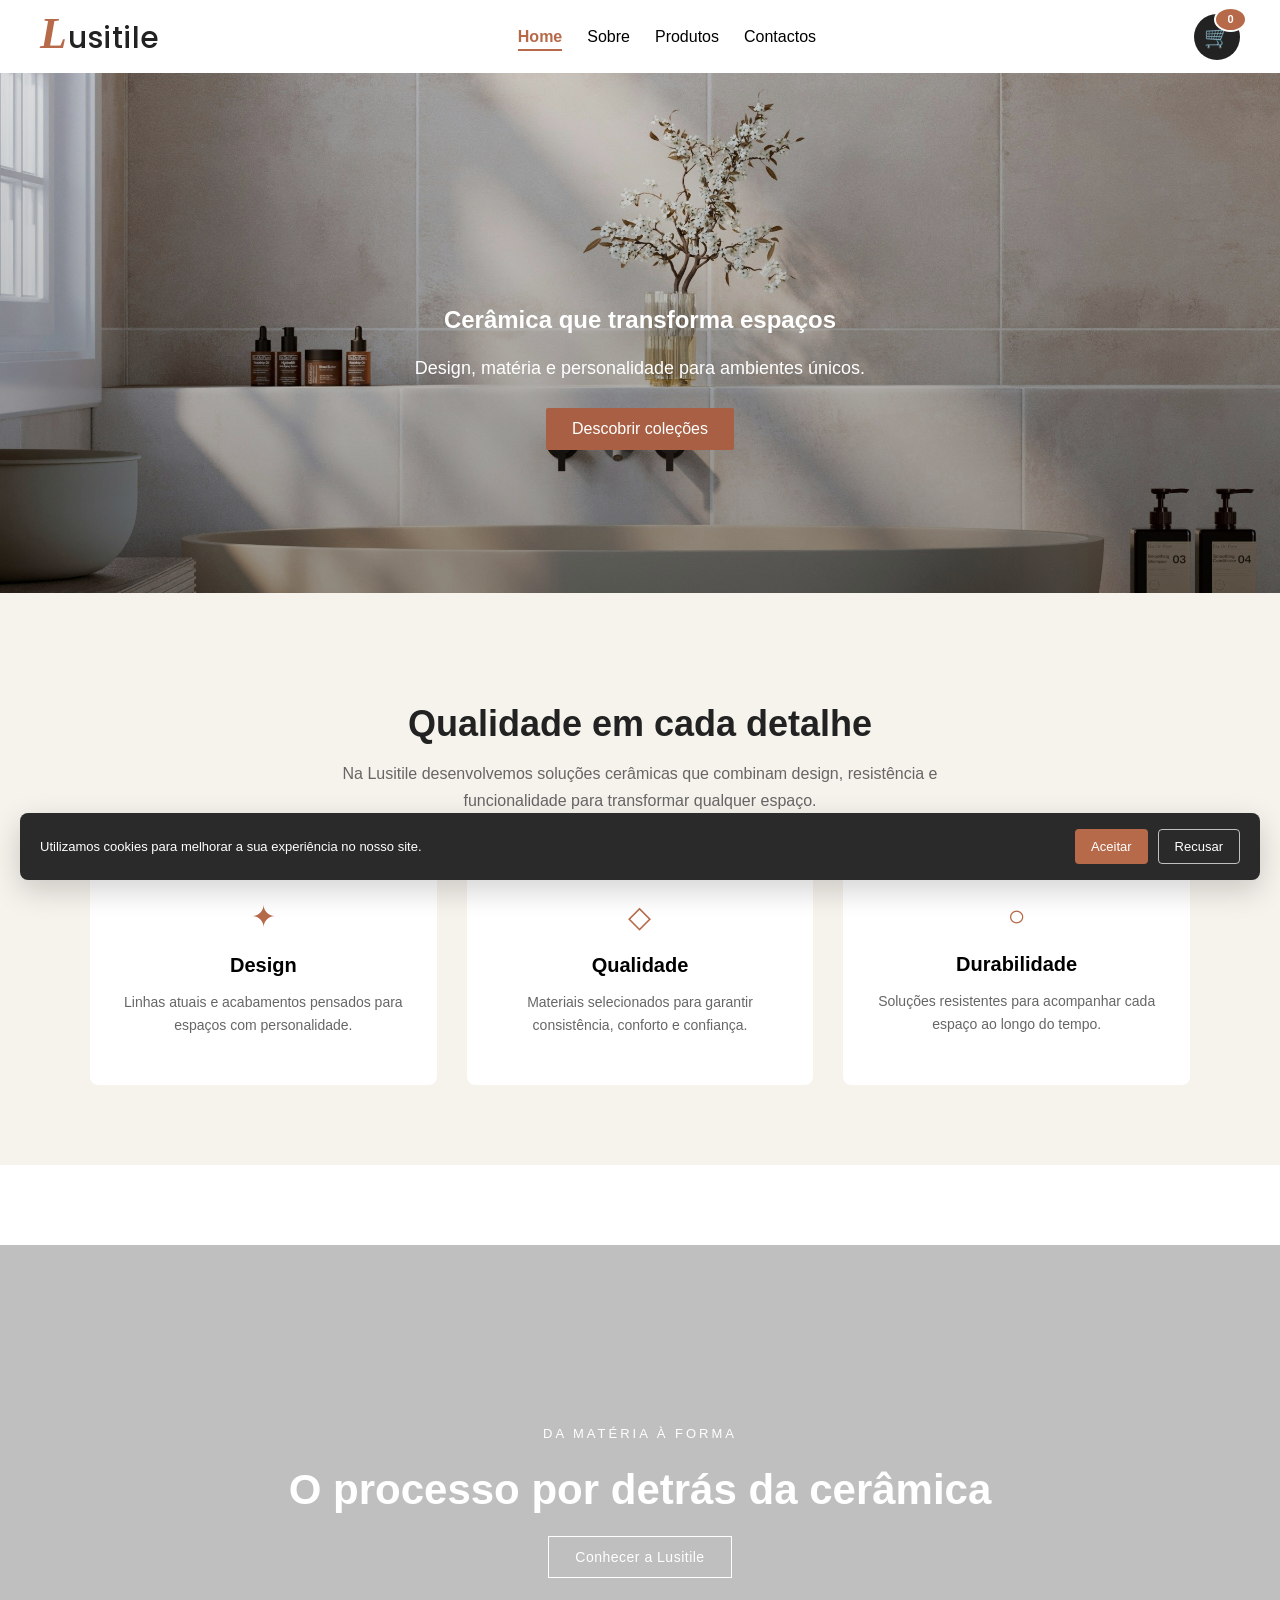
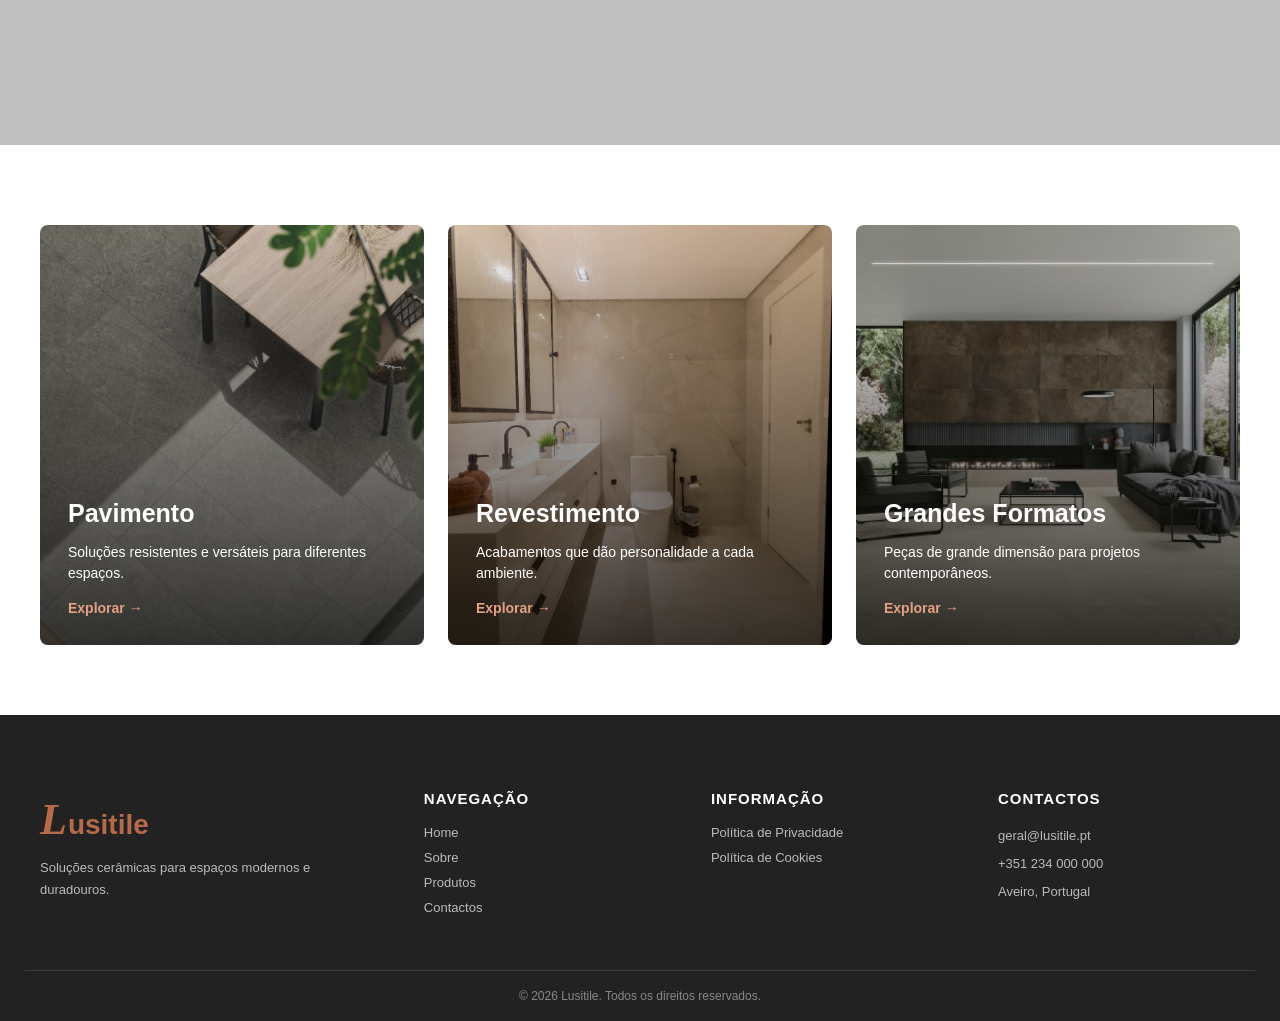
==== commit 6332eca8: "Carrinho funcional e melhorias no site" ====
--- a/index.html
+++ b/index.html
@@ -3,7 +3,7 @@
 <head>
     <meta charset="UTF-8">
     <meta name="viewport" content="width=device-width, initial-scale=1.0">
-    <title>Lusitile | Cerâmica</title>
+    <title>Lusitile | Cerâmica que transforma espaços</title>
     <link rel="stylesheet" href="style.css">
 </head>
 <body>
@@ -15,12 +15,19 @@
 </a>
     <nav>   
         <ul>
-            <li><a href="index.html">Home</a></li>
+            <li><a href="index.html" class="ativo">Home</a></li>
             <li><a href="sobre.html">Sobre</a></li>
             <li><a href="produtos.html">Produtos</a></li>
             <li><a href="contatos.html">Contactos</a></li>
         </ul>
     </nav>
+
+      <li class="carrinho-menu">
+  <a href="carrinho.html" id="abrirCarrinho">
+    🛒
+    <span id="contadorCarrinho">0</span>
+  </a>
+</li>
 </header>
 <main>
     <section class="hero">
@@ -37,7 +44,7 @@
     </div>
 
     <div class="hero-conteudo">
-        <h2>Cerâmica que transforma espaços</h2>
+        <h1>Cerâmica que transforma espaços</h1>
         <p>Design, matéria e personalidade para ambientes únicos.</p>
         <a href="produtos.html">Descobrir coleções</a>
     </div>
@@ -177,6 +184,8 @@
         </div>
     </div>
 
+  
+
         <div class="footer-bottom">
             <p>© 2026 Lusitile. Todos os direitos reservados.</p>
         </div>
--- a/style.css
+++ b/style.css
@@ -6,15 +6,18 @@
    font-family: Arial, Helvetica, sans-serif; 
 }
 
-header{
-    display: flex;
-    justify-content: space-between;
-    align-items: center;
-    padding: 20px 40px;
-    position: sticky;
-    top: 0;
-    z-index: 1000;
-    background: white;
+header {
+  display: flex;
+  justify-content: space-between;
+  align-items: center;
+
+  padding: 12px 40px;
+
+  position: sticky;
+  top: 0;
+  z-index: 1000;
+
+  background: white;
 }
 
 nav ul{
@@ -23,12 +26,9 @@
     gap: 25px;
 }
 
-nav a{
-    text-decoration: none;
-    color: black;
-}
-
 nav a {
+  text-decoration: none;
+  color: black;
   transition: transform 0.3s ease, color 0.3s ease;
 }
 
@@ -181,14 +181,6 @@
   padding: 0 25px;
 }
 
-.categoria-card {
-  position: relative;
-  height: 380px;
-  overflow: hidden;
-  border-radius: 8px;
-  text-decoration: none;
-  color: white;
-}
 
 .categoria-card img {
   width: 100%;
@@ -243,10 +235,6 @@
   transform: translateY(-5px);
 }
 
-.categoria-card {
-  transition: transform 0.3s ease;
-}
-
 @media (max-width: 700px) {
   .categorias {
     grid-template-columns: 1fr;
@@ -346,13 +334,6 @@
   }
 
 }
-.hero a:hover{
-    background-color: #555
-}
-
-nav a:hover{
-    color: #777;
-}
 
 .categoria img{
     width: 100%;
@@ -362,20 +343,6 @@
     margin-bottom: 15px;
 }
 
-.hero h2{
-    background-color: rgba(255, 255, 255, 0.55);
-    padding: 10px 14px;
-    margin-bottom: 15px;
-    font-size: 40px;
-}
-.hero p{
-    background-color: rgba(255, 255, 255, 0.45);
-    padding: 10px 14px;
-    max-width: 500px;
-    line-height: 1.5;
-    margin-bottom: 20px;
-}
-
 .sobre-intro {
   max-width: 1200px;
   margin: 70px auto;
@@ -448,17 +415,6 @@
 
 .valor p{
     line-height: 1.6;
-}
-
-.produtos-intro{
-    text-align: center;
-    padding: 50px;
-}
-
-.produtos-lista{
-    display: flex;
-    gap: 25px;
-    padding: 40px 50px 60px;
 }
 
 .produto{
@@ -485,11 +441,13 @@
    
 }
 
-.produto-card{
-    width: 100%;
-    max-width: 300px;
-    perspective: 1000px;
-    height: 300px;
+.produto-card {
+  width: 100%;
+  max-width: 300px;
+  height: 300px;
+
+  perspective: 1000px;
+  cursor: pointer;
 }
 
 .produto-inner{
@@ -531,8 +489,66 @@
     text-align: center;
 }
 
-.produto-card{
-    cursor: pointer;
+
+
+.produto-destaque {
+  max-width: 1150px;
+  margin: 0 auto;
+  padding: 40px 30px;
+
+  display: grid;
+  grid-template-columns: 1.1fr 0.9fr;
+  gap: 45px;
+  align-items: center;
+
+  min-height: auto;
+}
+
+.produto-imagem {
+  width: 100%;
+  height: 300px;
+  overflow: hidden;
+}
+
+.produto-imagem img {
+  width: 100%;
+  height: 100%;
+  object-fit: cover;
+  display: block;
+}
+
+.produto-texto {
+  padding: 0;
+  transform: none;
+}
+
+.produto-texto span {
+  font-size: 11px;
+  letter-spacing: 2px;
+  color: #b66a4a;
+}
+
+.produto-texto h2 {
+  font-size: 32px;
+  margin: 10px 0 15px;
+}
+
+.produto-texto p {
+  color: #666;
+  line-height: 1.7;
+  max-width: 430px;
+}
+
+@media (max-width: 750px) {
+  .produto-destaque {
+    grid-template-columns: 1fr;
+    gap: 25px;
+    padding: 40px 20px;
+  }
+
+  .produto-imagem {
+    height: 280px;
+  }
 }
 
 .contactos {
@@ -569,32 +585,6 @@
   display: grid;
   grid-template-columns: 1.2fr 0.8fr;
   gap: 50px;
-}
-
-.campo {
-  margin-bottom: 14px;
-}
-
-.campo label {
-  display: block;
-  margin-bottom: 5px;
-  font-size: 13px;
-}
-
-.campo input {
-  width: 100%;
-  padding: 9px 12px;
-  border: 1px solid #ddd;
-  background: #fafafa;
-}
-
-.campo textarea {
-  width: 100%;
-  padding: 10px 12px;
-  min-height: 110px;
-  border: 1px solid #ddd;
-  background: #fafafa;
-  resize: vertical;
 }
 
 .contacto-form button {
@@ -629,23 +619,12 @@
 
 }
 
-header h1{
-    font-size: 46px;
-    font-family: Georgia, 'Times New Roman', Times, serif;
-    font-weight: 600;
-    letter-spacing: 3px;
-}
-
-header{
-    padding: 12px 40px;
-    position: sticky;
-    top: 0;
-    z-index: 1000;
-    background: white;
-}
-
-header h1{
-    margin: 0;
+header h1 {
+  margin: 0;
+  font-size: 46px;
+  font-family: Georgia, 'Times New Roman', Times, serif;
+  font-weight: 600;
+  letter-spacing: 3px;
 }
 
 
@@ -901,31 +880,15 @@
   padding: 30px;
 }
 
-.galeria-conteudo {
-  position: relative;
-  width: 92%;
-  max-width: 1050px;
-  max-height: 88vh;
-  overflow-y: auto;
-  background: #f6f2ec;
-  padding: 45px;
-  border-radius: 4px;
-}
-
-.galeria-conteudo h2 {
-  font-size: 32px;
-  font-weight: 500;
-  margin: 0 0 30px;
-  color: #222;
-}
-
 .fechar-galeria {
   position: absolute;
-  top: 15px;
-  right: 20px;
+  top: 12px;
+  right: 18px;
+
+  border: none;
   background: transparent;
-  border: none;
-  font-size: 30px;
+
+  font-size: 32px;
   color: #222;
   cursor: pointer;
 }
@@ -933,13 +896,7 @@
 .galeria-grid {
   display: grid;
   grid-template-columns: repeat(2, 1fr);
-  gap: 18px;
-}
-
-.galeria-grid {
-  display: grid;
-  grid-template-columns: repeat(3, 1fr);
-  gap: 25px;
+  gap: 20px;
 }
 
 .catalogo-item {
@@ -990,19 +947,6 @@
   height: 500px;
 }
 
-@media (max-width: 700px) {
-  .galeria-conteudo {
-    width: 95%;
-    padding: 35px 20px 20px;
-  }
-}
-
-@media (max-width: 900px) {
-  .galeria-grid {
-    grid-template-columns: repeat(2, 1fr);
-  }
-}
-
 @media (max-width: 600px) {
   .galeria-grid {
     grid-template-columns: 1fr;
@@ -1011,15 +955,6 @@
   .catalogo-item img {
     height: 300px;
   }
-}
-
-.galeria-conteudo {
-  width: 94%;
-  max-width: 1200px;
-  max-height: 88vh;
-  overflow-y: auto;
-  background: #f6f2ec;
-  padding: 45px;
 }
 
 .hero-conteudo h2,
@@ -1041,22 +976,12 @@
 
 .logo-l {
   font-family: "Great Vibes", cursive;
-font-style: normal;
   font-style: italic;
   font-size: 44px;
-  font-style: italic;
   font-weight: 600;
   color: #b66a4a;
   margin-right: 1px;
   line-height: 1;
-}
-
-.hero-conteudo h2,
-.hero-conteudo p {
-  background: transparent !important;
-  background-color: transparent !important;
-  box-shadow: none !important;
-  padding: 0 !important;
 }
 
 .processo {
@@ -1119,16 +1044,6 @@
   transform: scale(1.05);
 }
 
-.categoria-card {
-  position: relative;
-  height: 420px;
-  overflow: hidden;
-  border-radius: 8px;
-  text-decoration: none;
-  color: white;
-  transition: transform 0.35s ease;
-}
-
 #pavimento,
 #revestimento,
 #grandes-formatos {
@@ -1159,35 +1074,27 @@
 
 
 .produto-destaque {
-  max-width: 1200px;
-  margin: 0 auto 90px;
-  padding: 0 25px;
+  max-width: 1150px;
+  margin: 0 auto 60px;
+  padding: 40px 30px;
 
   display: grid;
-  grid-template-columns: 1.2fr 1fr;
-  gap: 60px;
+  grid-template-columns: 1.1fr 0.9fr;
+  gap: 45px;
   align-items: center;
-}
-
-
-
-.produto-destaque.invertido .produto-imagem {
-  order: 2;
-}
-
-.produto-destaque.invertido .produto-texto {
-  order: 1;
-}
-
-
+
+  box-sizing: border-box;
+}
 
 .produto-imagem {
+  width: 100%;
+  height: 300px;
   overflow: hidden;
 }
 
 .produto-imagem img {
   width: 100%;
-  height: 480px;
+  height: 100%;
   object-fit: cover;
   display: block;
 
@@ -1198,25 +1105,28 @@
   transform: scale(1.03);
 }
 
-
+.produto-texto {
+  padding: 0;
+  transform: none;
+}
 
 .produto-texto span {
   color: #b66a4a;
-  font-size: 14px;
+  font-size: 11px;
   letter-spacing: 2px;
 }
 
 .produto-texto h2 {
-  font-size: 38px;
-  margin: 12px 0 20px;
+  font-size: 32px;
+  margin: 10px 0 15px;
   color: #222;
 }
 
 .produto-texto p {
   color: #666;
-  line-height: 1.8;
+  line-height: 1.7;
   margin-bottom: 28px;
-  max-width: 450px;
+  max-width: 430px;
 }
 
 
@@ -1240,84 +1150,68 @@
   transform: translateY(-2px);
 }
 
-@media (max-width: 700px) {
+@media (max-width: 750px) {
 
   .produto-destaque {
     grid-template-columns: 1fr;
     gap: 25px;
+    padding: 40px 20px;
     margin-bottom: 60px;
   }
 
-  .produto-destaque.invertido .produto-imagem,
-  .produto-destaque.invertido .produto-texto {
-    order: initial;
+  .produto-imagem {
+    height: 280px;
   }
 
   .produto-imagem img {
-    height: 330px;
+    width: 100%;
+    height: 100%;
+    object-fit: cover;
   }
 
   .produto-texto h2 {
     font-size: 30px;
   }
-
+}
+
+.categoria-card::after {
+  pointer-events: none;
+}
+
+.categoria-overlay {
+  pointer-events: none;
 }
 
 .categoria-card {
   display: block;
   position: relative;
+  height: 420px;
+  overflow: hidden;
+
+  border-radius: 8px;
+  text-decoration: none;
+  color: white;
   cursor: pointer;
-  text-decoration: none;
-}
-
-.categoria-card::after {
-  pointer-events: none;
-}
-
-.categoria-overlay {
-  pointer-events: none;
-}
-
-.galeria-modal {
-  display: none;
-  position: fixed;
-  inset: 0;
-  z-index: 2000;
-  background: rgba(0, 0, 0, 0.85);
-  justify-content: center;
-  align-items: center;
-  padding: 30px;
-}
-
+
+  transition: transform 0.35s ease;
+}
 .galeria-conteudo {
   position: relative;
-  background: white;
   width: 100%;
   max-width: 950px;
   max-height: 85vh;
   overflow-y: auto;
+
+  background: white;
   padding: 35px;
+  border-radius: 4px;
 }
 
 .galeria-conteudo h2 {
-  margin-bottom: 25px;
   font-size: 30px;
-}
-
-.fechar-galeria {
-  position: absolute;
-  top: 12px;
-  right: 18px;
-  border: none;
-  background: transparent;
-  font-size: 32px;
-  cursor: pointer;
-}
-
-.galeria-grid {
-  display: grid;
-  grid-template-columns: repeat(2, 1fr);
-  gap: 20px;
+  font-weight: 500;
+  margin: 0 0 25px;
+  color: #222;
 }
 
 .galeria-grid img {
@@ -1702,9 +1596,18 @@
 }
 
 .pedido-info {
-  max-width: 1200px;
+  max-width: 1100px;
   margin: 0 auto;
-  padding: 70px 30px;
+  padding: 60px 0;
+  box-sizing: border-box;
+  width: calc(100% - 60px);
+}
+
+.campo input,
+.campo select,
+.campo textarea {
+  width: 100%;
+  box-sizing: border-box;
 }
 
 .pedido-titulo {
@@ -1803,19 +1706,22 @@
 }
 
 .showroom {
-  max-width: 1200px;
-  margin: 60px auto 90px;
-  padding: 0 30px;
+  max-width: 900px;
+  margin: 50px auto 70px;
+  padding: 30px;
 
   display: grid;
-  grid-template-columns: 1.1fr 0.9fr;
-  align-items: stretch;
+  grid-template-columns: 300px 1fr;
+  gap: 30px;
+  align-items: center;
 
   background: #f6f2ec;
+  box-sizing: border-box;
 }
 
 .showroom-imagem {
-  height: 380px;
+  width: 300px;
+  height: 300px;
   overflow: hidden;
 }
 
@@ -1823,11 +1729,12 @@
   width: 100%;
   height: 100%;
   object-fit: cover;
+  object-position: 75% center;
   display: block;
 }
 
 .showroom-info {
-  padding: 55px 50px;
+  padding: 0;
 
   display: flex;
   flex-direction: column;
@@ -1841,7 +1748,7 @@
 }
 
 .showroom-info h2 {
-  font-size: 36px;
+  font-size: 32px;
   margin: 12px 0 18px;
 }
 
@@ -1860,25 +1767,601 @@
   display: inline-block;
   width: fit-content;
   margin-top: 20px;
-
   color: #222;
   text-decoration: none;
-
   border-bottom: 1px solid #b66a4a;
   padding-bottom: 4px;
 }
 
-@media (max-width: 750px) {
+
+@media (max-width: 700px) {
+
+  /* 1. FORMULÁRIO: caixa de mensagem mais pequena */
+  .pedido-form textarea,
+  .campo textarea {
+    min-height: 120px;
+    height: 120px;
+  }
+
+
+  /* 2. GALERIA DE PRODUTOS */
+  .galeria-modal {
+    padding: 12px;
+    align-items: flex-start;
+  }
+
+  .galeria-conteudo {
+    width: 100%;
+    max-height: calc(100vh - 24px);
+    overflow-y: auto;
+    padding: 20px 18px 30px;
+  }
+
+  /* O X acompanha o scroll */
+  .fechar-galeria {
+    position: sticky;
+    top: 8px;
+    margin-left: auto;
+    z-index: 50;
+
+    display: block;
+
+    width: 38px;
+    height: 38px;
+
+    background: white;
+    border-radius: 50%;
+    box-shadow: 0 2px 8px rgba(0,0,0,0.15);
+  }
+
+
+  /* 3. MATÉRIA / DESIGN / INOVAÇÃO / ESPAÇOS */
+  .universo-galeria {
+    display: flex;
+    flex-direction: column;
+    height: auto;
+    gap: 14px;
+  }
+
+  .universo-item {
+    flex: none !important;
+    width: 100%;
+    height: 280px;
+  }
+
+  .universo-item:hover {
+    flex: none !important;
+  }
+
+  .universo-overlay {
+    left: 20px;
+    right: 20px;
+    bottom: 22px;
+  }
+
+  .universo-overlay h3 {
+    font-size: 25px;
+  }
+
+  .universo-overlay p {
+    opacity: 1;
+    transform: none;
+    font-size: 14px;
+  }
+
+
+.pedido-info {
+  padding: 35px 16px;
+}
+
+.pedido-titulo {
+  margin-bottom: 20px;
+}
+
+.pedido-titulo h1 {
+  font-size: 32px;
+  line-height: 1.08;
+  margin: 8px 0 12px;
+}
+
+.pedido-titulo p {
+  font-size: 14px;
+  line-height: 1.5;
+  max-width: 100%;
+}
+
+.pedido-titulo span {
+  font-size: 10px;
+  letter-spacing: 2px;
+}
+
+.pedido-form input,
+.pedido-form select {
+  height: 38px !important;
+  min-height: 38px !important;
+  padding: 0 10px !important;
+  font-size: 13px;
+  box-sizing: border-box;
+}
+
+.pedido-form textarea {
+  height: 90px !important;
+  min-height: 90px !important;
+  padding: 8px 10px !important;
+  font-size: 13px;
+  box-sizing: border-box;
+}
+
+.showroom {
+  grid-template-columns: 1fr;
+  margin: 30px 16px 50px;
+  padding: 0;
+}
+
+.showroom-imagem {
+  width: 100%;
+  height: 220px;
+}
+
+.showroom-imagem img {
+  width: 100%;
+  height: 100%;
+  object-fit: cover;
+  object-position: 78% center;
+}
+
+.showroom-info {
+  padding: 25px 20px 30px;
+  text-align: center;
+}
+
+.showroom-info h2 {
+  font-size: 28px;
+}
+}
+
+@media (min-width: 701px) and (max-width: 1000px) {
+
+  /* FOOTER mais compacto no tablet */
+  .footer {
+    padding: 35px 30px 20px;
+  }
+
+  .footer-conteudo {
+    gap: 25px;
+  }
+
+  .footer-coluna h3 {
+    font-size: 15px;
+    margin-bottom: 10px;
+  }
+
+  .footer-coluna p,
+  .footer-coluna a {
+    font-size: 12px;
+    line-height: 1.5;
+  }
+
+
+  /* SHOWROOM mais equilibrado */
   .showroom {
+  max-width: 850px;
+  grid-template-columns: 300px 1fr;
+  gap: 30px;
+}
+
+.showroom-imagem {
+  width: 300px;
+  height: 300px;
+}
+
+.showroom-info {
+  padding: 20px;
+}
+
+.showroom-info h2 {
+  font-size: 30px;
+}
+}
+
+.calculadora-area {
+  max-width: 1100px;
+  margin: 80px auto;
+  padding: 60px 40px;
+  background: #f6f2ec;
+  box-sizing: border-box;
+}
+
+.calculadora-intro {
+  max-width: 650px;
+  margin-bottom: 40px;
+}
+
+.calculadora-intro span {
+  font-size: 11px;
+  letter-spacing: 3px;
+  color: #b66a4a;
+}
+
+.calculadora-intro h2 {
+  font-size: 38px;
+  margin: 10px 0 15px;
+  color: #222;
+}
+
+.calculadora-intro p {
+  color: #666;
+  line-height: 1.7;
+}
+
+.calculadora-box {
+  display: grid;
+  grid-template-columns: repeat(3, 1fr);
+  gap: 25px;
+  align-items: end;
+}
+
+.calculadora-campo label {
+  display: block;
+  margin-bottom: 8px;
+  font-size: 13px;
+  font-weight: 600;
+}
+
+.calculadora-campo input,
+.calculadora-campo select {
+  width: 100%;
+  height: 45px;
+  padding: 0 12px;
+  border: 1px solid #ddd;
+  background: white;
+  font-family: inherit;
+  font-size: 14px;
+  box-sizing: border-box;
+}
+
+#calcularArea {
+  height: 45px;
+  padding: 0 24px;
+  border: none;
+  background: #b66a4a;
+  color: white;
+  font-size: 14px;
+  cursor: pointer;
+}
+
+#calcularArea:hover {
+  background: #96543b;
+}
+
+.calculadora-resultado {
+  grid-column: 1 / -1;
+  margin-top: 15px;
+  padding: 30px;
+  background: white;
+  text-align: center;
+}
+
+.calculadora-resultado span {
+  display: block;
+  font-size: 12px;
+  letter-spacing: 2px;
+  color: #777;
+}
+
+.calculadora-resultado strong {
+  display: block;
+  margin: 10px 0;
+  font-size: 42px;
+  color: #b66a4a;
+}
+
+.calculadora-resultado p {
+  margin: 0;
+  color: #666;
+}
+
+@media (max-width: 700px) {
+  .calculadora-area {
+    margin: 50px 16px;
+    padding: 40px 20px;
+  }
+
+  .calculadora-intro h2 {
+    font-size: 30px;
+  }
+
+  .calculadora-box {
     grid-template-columns: 1fr;
   }
 
-  .showroom-imagem {
-    height: 280px;
-  }
-
-  .showroom-info {
-    padding: 30px;
-  }
-}
-
+  .calculadora-resultado {
+    grid-column: 1;
+  }
+}
+
+.calculadora-resultado .resultado-pecas {
+  margin-top: 18px;
+  padding-top: 18px;
+  border-top: 1px solid #ddd;
+}
+
+.calculadora-resultado .resultado-pecas strong {
+  display: inline;
+  font-size: 22px;
+  color: #b66a4a;
+}
+
+.calculadora-acoes {
+  display: flex;
+  flex-direction: column;
+  gap: 10px;
+}
+
+#calcularArea {
+  width: 100%;
+}
+
+#limparCalculo {
+  border: none;
+  background: transparent;
+  color: #777;
+  font-size: 13px;
+  cursor: pointer;
+  text-decoration: underline;
+  text-underline-offset: 4px;
+}
+
+#limparCalculo:hover {
+  color: #b66a4a;
+}
+
+#limparCalculo:hover {
+  background: #b66a4a;
+  color: white;
+}
+
+nav a.ativo {
+  color: #b66a4a;
+  font-weight: 600;
+  position: relative;
+}
+
+nav a.ativo::after {
+  content: "";
+  position: absolute;
+  left: 0;
+  bottom: -6px;
+  width: 100%;
+  height: 2px;
+  background: #b66a4a;
+}
+
+
+
+.nav-lista {
+  display: flex;
+  align-items: center;
+  gap: 30px;
+  list-style: none;
+  margin: 0;
+  padding: 0;
+}
+
+.carrinho-menu {
+  margin-left: 20px;
+  list-style: none;
+}
+
+.carrinho-menu a {
+  position: relative;
+
+  display: flex;
+  align-items: center;
+  justify-content: center;
+
+  width: 46px;
+  height: 46px;
+
+  background: #222;
+  color: white;
+
+  border-radius: 50%;
+  text-decoration: none;
+  font-size: 21px;
+
+  transition: transform 0.3s ease, background 0.3s ease;
+}
+
+.carrinho-menu a:hover {
+  background: #b66a4a;
+  transform: scale(1.06);
+}
+
+#contadorCarrinho {
+  position: absolute;
+  top: -7px;
+  right: -7px;
+
+  min-width: 21px;
+  height: 21px;
+  padding: 0 4px;
+
+  display: flex;
+  align-items: center;
+  justify-content: center;
+
+  background: #b66a4a;
+  color: white;
+
+  border: 2px solid white;
+  border-radius: 50%;
+
+  font-size: 11px;
+  font-weight: 600;
+}
+
+.notificacao-carrinho {
+  position: fixed;
+  right: 25px;
+  bottom: 25px;
+
+  background: #3f7d5a;
+  color: white;
+
+  padding: 14px 20px;
+  border-radius: 4px;
+
+  font-size: 14px;
+
+  opacity: 0;
+  transform: translateY(20px);
+  pointer-events: none;
+
+  transition: opacity 0.3s ease, transform 0.3s ease;
+
+  z-index: 5000;
+}
+
+.notificacao-carrinho.ativo {
+  opacity: 1;
+  transform: translateY(0);
+}
+
+.pagina-carrinho {
+  max-width: 1000px;
+  margin: 60px auto 90px;
+  padding: 0 30px;
+}
+
+.carrinho-topo {
+  margin-bottom: 40px;
+}
+
+.carrinho-topo span {
+  font-size: 11px;
+  letter-spacing: 3px;
+  color: #b66a4a;
+}
+
+.carrinho-topo h1 {
+  font-size: 42px;
+  margin: 10px 0;
+}
+
+.carrinho-topo p {
+  color: #666;
+}
+
+.lista-carrinho {
+  border-top: 1px solid #ddd;
+}
+
+.carrinho-item {
+  display: flex;
+  justify-content: space-between;
+  align-items: center;
+
+  padding: 25px 0;
+  border-bottom: 1px solid #ddd;
+}
+
+.carrinho-item h3 {
+  margin: 0 0 6px;
+  font-size: 20px;
+}
+
+.carrinho-item p {
+  margin: 0;
+  color: #777;
+  font-size: 14px;
+}
+
+.carrinho-item > strong {
+  color: #b66a4a;
+  font-size: 18px;
+}
+
+.carrinho-resumo {
+  margin-top: 35px;
+  text-align: right;
+}
+
+.carrinho-resumo span {
+  display: block;
+  color: #777;
+  font-size: 13px;
+}
+
+.carrinho-resumo strong {
+  display: block;
+  margin-top: 6px;
+  font-size: 30px;
+  color: #222;
+}
+
+.carrinho-vazio {
+  padding: 40px 0;
+  color: #777;
+}
+
+.adicionar-carrinho {
+  margin-top: 12px;
+  padding: 10px 18px;
+
+  border: none;
+  background: #b66a4a;
+  color: white;
+
+  font-size: 13px;
+  font-family: inherit;
+  cursor: pointer;
+
+  transition: background 0.3s ease, transform 0.3s ease;
+}
+
+.adicionar-carrinho:hover {
+  background: #96543b;
+  transform: translateY(-2px);
+}
+
+.carrinho-quantidade {
+  display: flex;
+  align-items: center;
+  gap: 12px;
+  margin-top: 10px;
+}
+
+.carrinho-quantidade button {
+  width: 30px;
+  height: 30px;
+
+  border: 1px solid #ccc;
+  background: white;
+
+  cursor: pointer;
+  font-size: 18px;
+}
+
+.carrinho-quantidade span {
+  min-width: 20px;
+  text-align: center;
+}
+
+.remover-produto {
+  margin-top: 12px;
+
+  border: none;
+  background: transparent;
+
+  color: #777;
+  font-size: 12px;
+  cursor: pointer;
+
+  text-decoration: underline;
+  text-underline-offset: 3px;
+}
+
+.remover-produto:hover {
+  color: #b66a4a;
+}
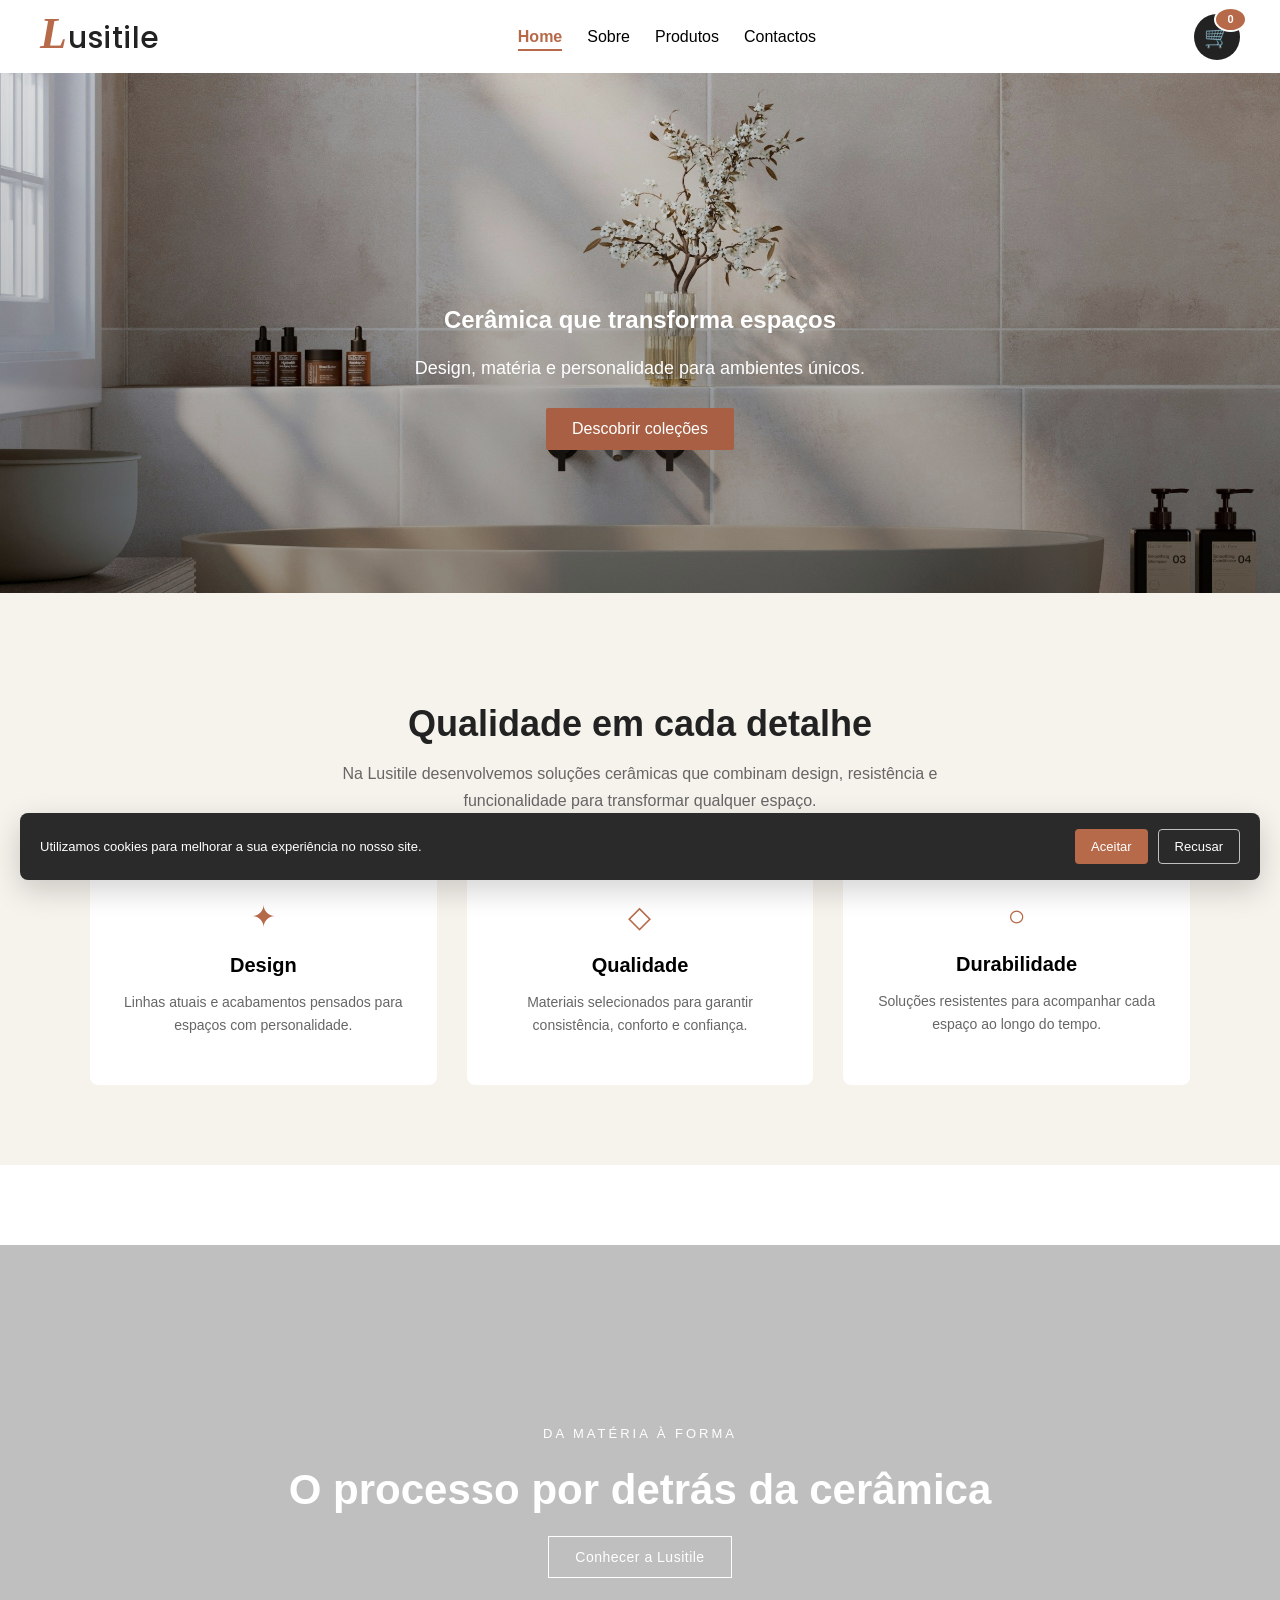
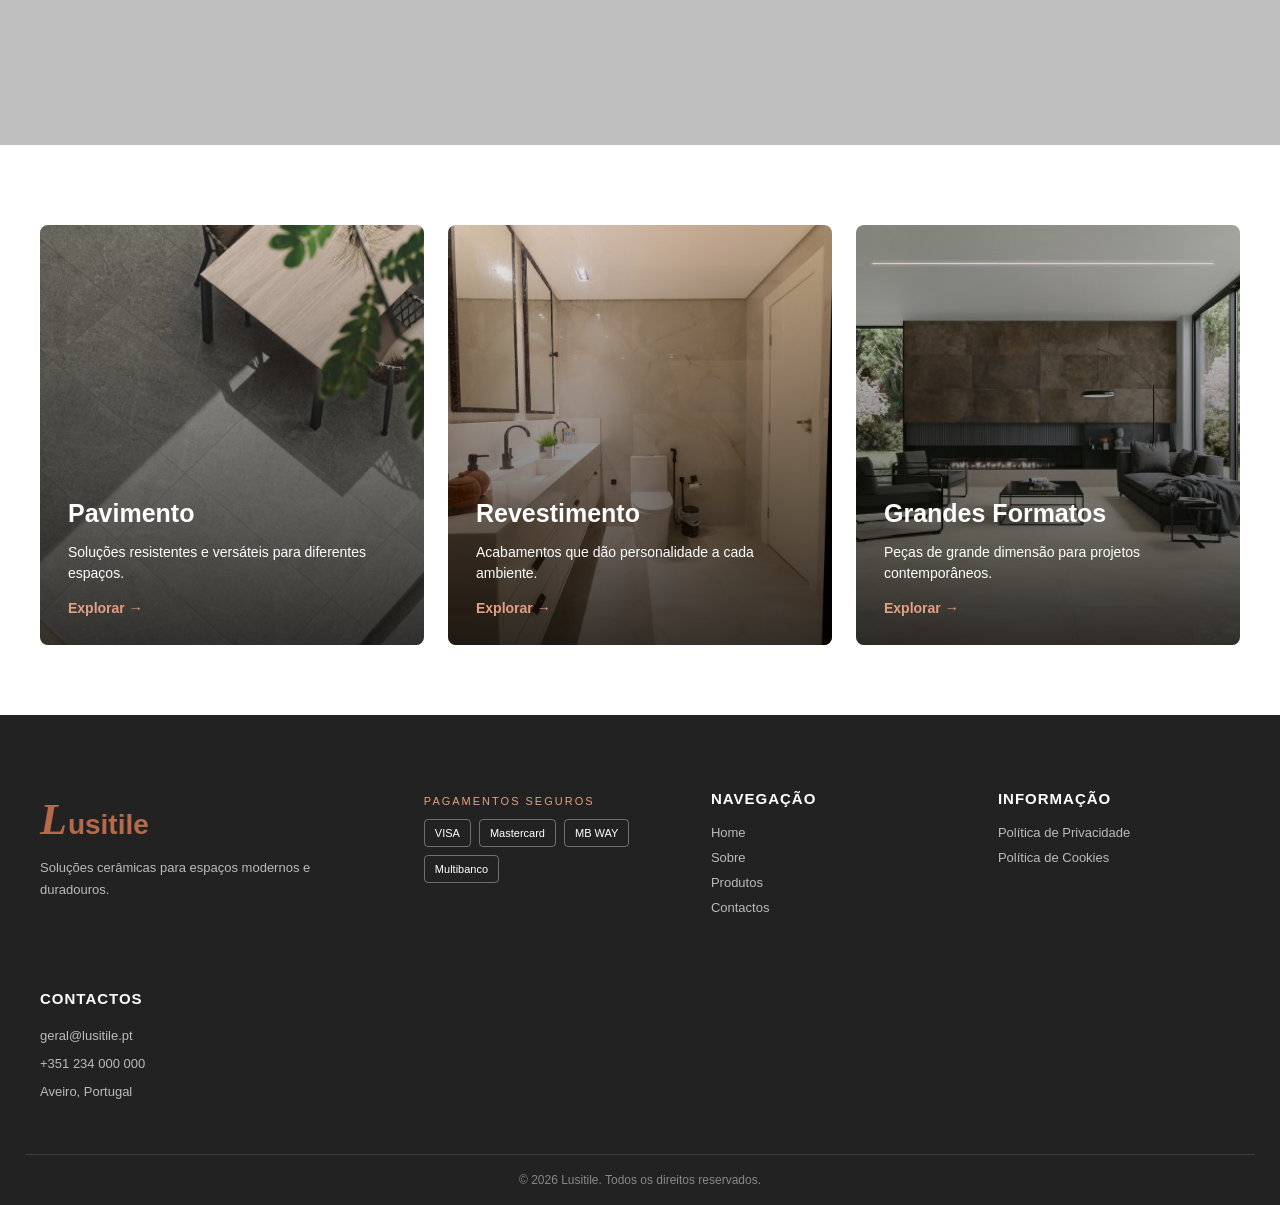
==== commit c53e49d8: "Carrinho, calculadora e melhorias finais no site" ====
--- a/index.html
+++ b/index.html
@@ -162,6 +162,17 @@
         <p>Soluções cerâmicas para espaços modernos e duradouros.</p>
         </div>
 
+        <div class="metodos-pagamento">
+  <span>Pagamentos seguros</span>
+
+  <div class="pagamentos-lista">
+    <span>VISA</span>
+    <span>Mastercard</span>
+    <span>MB WAY</span>
+    <span>Multibanco</span>
+  </div>
+</div>
+
         <div class="footer-coluna">
            <h4>Navegação</h4>
            <a href="index.html">Home</a>
--- a/style.css
+++ b/style.css
@@ -236,6 +236,80 @@
 }
 
 @media (max-width: 700px) {
+
+ .carrinho-menu {
+  position: fixed;
+  right: 18px;
+  bottom: 15px;
+  margin: 0;
+  z-index: 4000;
+}
+
+.carrinho-menu a {
+  width: 48px;
+  height: 48px;
+
+  box-shadow: 0 5px 18px rgba(0, 0, 0, 0.22);
+}
+
+.pagina-carrinho {
+  margin: 35px auto 60px;
+  padding: 0 18px;
+}
+
+.carrinho-topo h1 {
+  font-size: 32px;
+}
+
+.carrinho-topo p {
+  font-size: 14px;
+  line-height: 1.5;
+}
+
+.carrinho-item {
+  display: flex;
+  flex-direction: column;
+  align-items: flex-start;
+  gap: 15px;
+
+  padding: 22px 0;
+}
+
+.carrinho-item > strong {
+  font-size: 18px;
+}
+
+.carrinho-quantidade {
+  margin-top: 10px;
+}
+
+.carrinho-resumo {
+  margin-top: 30px;
+  text-align: left;
+}
+
+.carrinho-resumo strong {
+  font-size: 28px;
+}
+
+.finalizar-pedido {
+  width: 100%;
+  box-sizing: border-box;
+  text-align: center;
+}
+
+header nav ul {
+  display: flex;
+  flex-wrap: nowrap;
+  justify-content: center;
+  gap: 14px;
+}
+
+header nav a {
+  font-size: 14px;
+  white-space: nowrap;
+}
+
   .categorias {
     grid-template-columns: 1fr;
   }
@@ -2364,4 +2438,55 @@
 
 .remover-produto:hover {
   color: #b66a4a;
+}
+
+.metodos-pagamento {
+  margin-top: 25px;
+}
+
+.metodos-pagamento > span {
+  display: block;
+  margin-bottom: 12px;
+  font-size: 11px;
+  letter-spacing: 2px;
+  text-transform: uppercase;
+  color: #e3a083;
+}
+
+.pagamentos-lista {
+  display: flex;
+  flex-wrap: wrap;
+  gap: 8px;
+}
+
+.finalizar-pedido {
+  margin-top: 20px;
+  padding: 13px 28px;
+
+  border: none;
+  background: #b66a4a;
+  color: white;
+
+  font-family: inherit;
+  font-size: 14px;
+  cursor: pointer;
+
+  transition: background 0.3s ease, transform 0.3s ease;
+
+  display: inline-block;
+  text-decoration: none;
+}
+
+.finalizar-pedido:hover {
+  background: #96543b;
+  transform: translateY(-2px);
+}
+
+.pagamentos-lista span {
+  padding: 7px 10px;
+  border: 1px solid rgba(255, 255, 255, 0.35);
+  border-radius: 4px;
+  color: #fff;
+  font-size: 11px;
+  font-weight: 500;
 }
